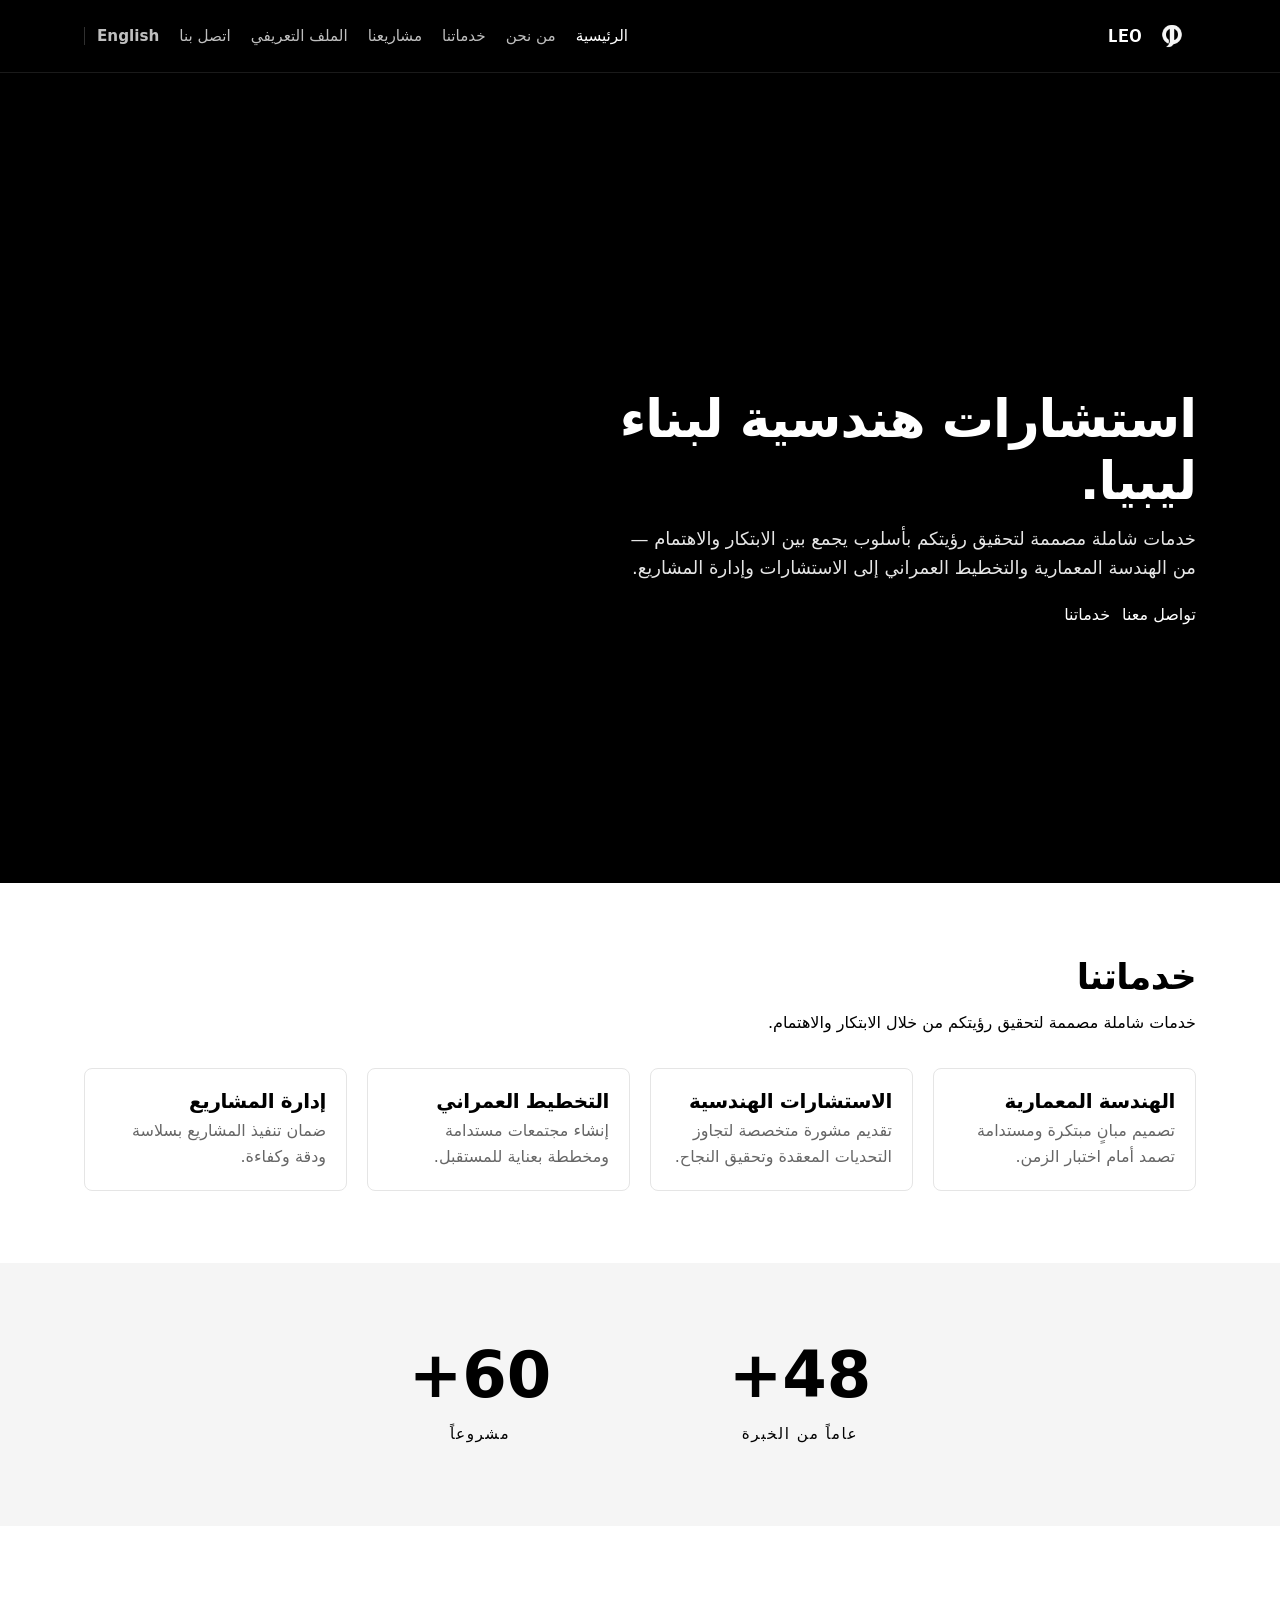
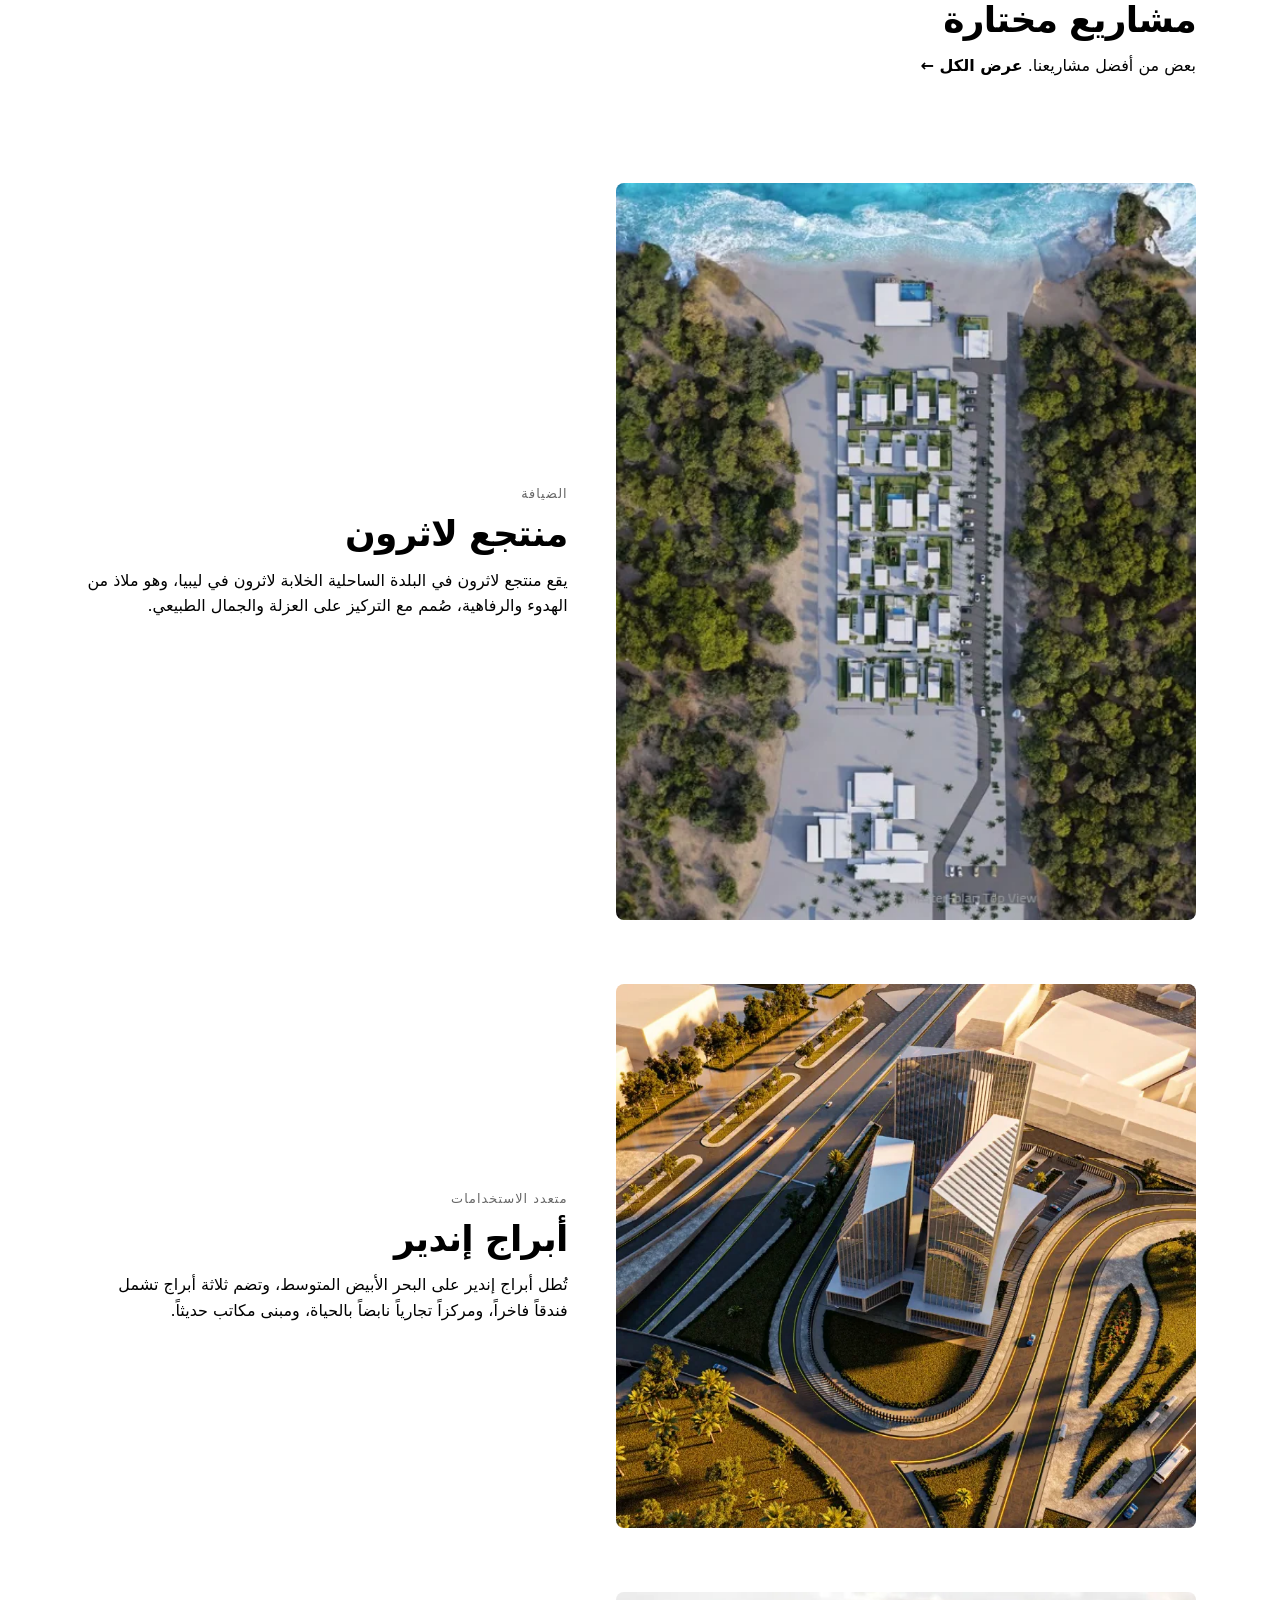
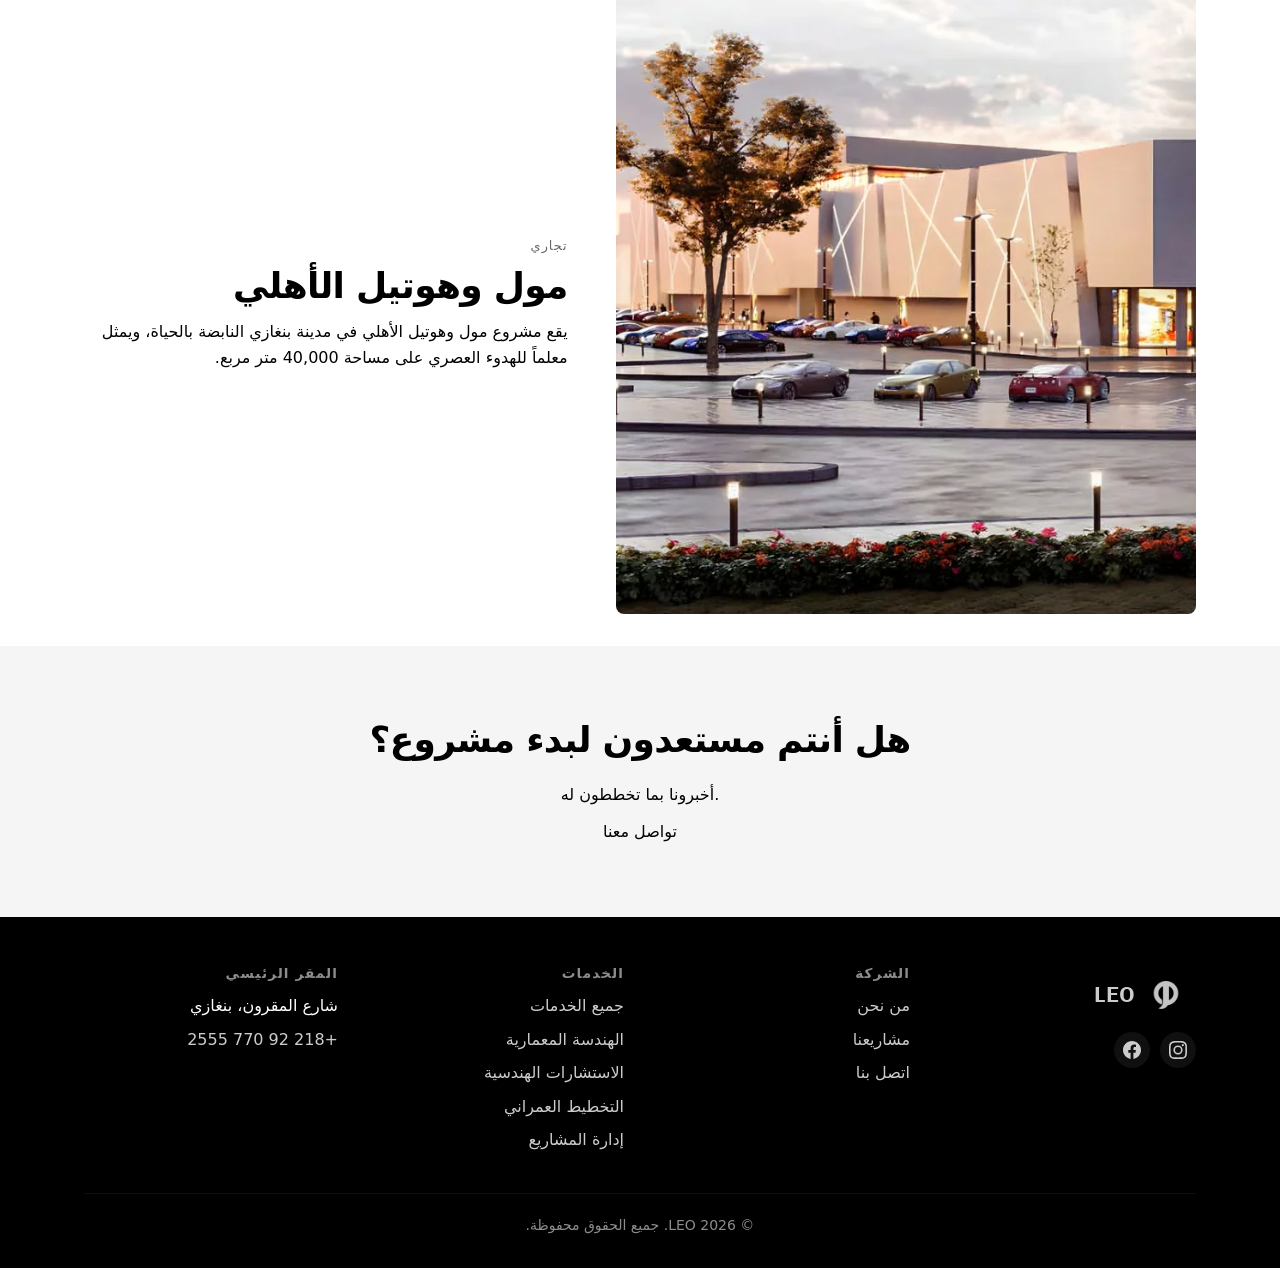
==== ar/index.html @ 64432038 "footer" ====
<!DOCTYPE html>
<html lang="ar" dir="rtl">
<head>
  <meta charset="UTF-8">
  <meta name="viewport" content="width=device-width, initial-scale=1">

  <title>LEO — استشارات هندسية في ليبيا</title>

  <meta name="description" content="خدمات استشارية هندسية شاملة في ليبيا تشمل الهندسة المعمارية، والاستشارات الهندسية، والتخطيط العمراني، وإدارة المشاريع.">

  <meta name="robots" content="index, follow">

  <!-- Canonical URL -->
  <link rel="canonical"
        href="https://kilas123.github.io/libyan-engineering-site/ar/">

  <!-- English and Arabic language alternatives -->
  <link rel="alternate"
        hreflang="ar"
        href="https://kilas123.github.io/libyan-engineering-site/ar/">

  <link rel="alternate"
        hreflang="en"
        href="https://kilas123.github.io/libyan-engineering-site/">

  <link rel="alternate"
        hreflang="x-default"
        href="https://kilas123.github.io/libyan-engineering-site/">
        
<link rel="preload" as="image" href="assets/hero-1.webp">


  <!-- Open Graph / social sharing -->
  <meta property="og:type" content="website">
  <meta property="og:locale" content="ar_LY">
  <meta property="og:title" content="LEO — استشارات هندسية في ليبيا">
  <meta property="og:description" content="خدمات الهندسة المعمارية والاستشارات والتخطيط العمراني وإدارة المشاريع في ليبيا.">
  <meta property="og:url" content="https://kilas123.github.io/libyan-engineering-site/ar/">
  <meta property="og:image" content="https://kilas123.github.io/libyan-engineering-site/assets/og-image.jpg">
  <meta property="og:image:alt" content="مشاريع وخدمات شركة LEO للاستشارات الهندسية">
  <meta property="og:site_name" content="LEO">

  <!-- Performance: fonts -->
  <link rel="preconnect" href="https://fonts.googleapis.com">
  <link rel="preconnect" href="https://fonts.gstatic.com" crossorigin>

  <link href="https://fonts.googleapis.com/css2?family=IBM+Plex+Sans+Arabic:wght@400;600;700&display=swap"
        rel="stylesheet">
<link rel="icon" href="../favicon.ico" sizes="32x32">
<link rel="icon" href="../favicon.svg" type="image/svg+xml">
<link rel="apple-touch-icon" href="../apple-touch-icon.png">
  <!-- Styles and JavaScript -->
  <link rel="stylesheet" href="../css/style.css">
  <script src="../js/main.js" defer></script>

  <!-- Organization structured data -->
  <script type="application/ld+json">
  {
    "@context": "https://schema.org",
    "@type": "Organization",
    "name": "Libyan Engineering Consultancy Co.",
    "alternateName": "LEO",
    "url": "https://kilas123.github.io/libyan-engineering-site/",
    "description": "Engineering consultancy providing architecture, engineering consultancy, urban planning, and project management services in Libya.",
    "logo": "https://kilas123.github.io/libyan-engineering-site/assets/logo.webp",
    "sameAs": [
      "https://www.instagram.com/leo_engineering_consultancy",
      "https://www.facebook.com/the.libyan.engineering.consultancy.co/"
    ]
  }
  </script>
</head>

<body>

  <header class="site-header">
    <div class="container site-header__inner">

      <a href="./" class="brand" aria-label="LEO — الرئيسية">
        <img loading="lazy" decoding="async"
          decoding="async"
          src="../assets/logo.webp"
          alt=""
          width="48"
          height="48"
          class="brand__mark">
        <span class="brand__name">LEO</span>
      </a>

      <button
        class="nav-toggle"
        aria-label="القائمة"
        aria-expanded="false"
        aria-controls="main-navigation">
        ☰
      </button>

      <nav
        class="site-nav"
        id="main-navigation"
        aria-label="القائمة الرئيسية">

        <ul>
          <li><a href="./" aria-current="page">الرئيسية</a></li>
          <li><a href="about.html">من نحن</a></li>
          <li><a href="services/">خدماتنا</a></li>
          <li><a href="projects/">مشاريعنا</a></li>
          <li><a href="../assets/leo_compressed.pdf" download>الملف التعريفي</a></li>
          <li><a href="contact.html">اتصل بنا</a></li>
          <li><a href="../" class="lang-switch" lang="en" dir="ltr">English</a></li>
        </ul>

      </nav>
    </div>
  </header>

  <main>

    <!-- Hero -->
    <section class="hero">
      <div class="hero__bg" aria-hidden="true">
        <div class="hero__slide" style="background-image: url('../assets/hero-1.webp');"></div>
        <div class="hero__slide" style="background-image: url('../assets/hero-2.webp');"></div>
        <div class="hero__slide" style="background-image: url('../assets/hero-3.webp');"></div>
      </div>

      <div class="container">
        <h1>استشارات هندسية لبناء ليبيا.</h1>

        <p class="hero__lede">
          خدمات شاملة مصممة لتحقيق رؤيتكم بأسلوب يجمع بين الابتكار والاهتمام — من الهندسة المعمارية والتخطيط العمراني إلى الاستشارات وإدارة المشاريع.
        </p>

        <div class="hero__actions">
          <a href="contact.html" class="btn">تواصل معنا</a>
          <a href="services/" class="btn btn--ghost">خدماتنا</a>
        </div>
      </div>
    </section>

    <!-- Services -->
    <section>
      <div class="container">
        <h2>خدماتنا</h2>
        <p>خدمات شاملة مصممة لتحقيق رؤيتكم من خلال الابتكار والاهتمام.</p>

        <div class="card-grid">

          <article class="card">
            <h3>الهندسة المعمارية</h3>
            <p>تصميم مبانٍ مبتكرة ومستدامة تصمد أمام اختبار الزمن.</p>
          </article>

          <article class="card">
            <h3>الاستشارات الهندسية</h3>
            <p>تقديم مشورة متخصصة لتجاوز التحديات المعقدة وتحقيق النجاح.</p>
          </article>

          <article class="card">
            <h3>التخطيط العمراني</h3>
            <p>إنشاء مجتمعات مستدامة ومخططة بعناية للمستقبل.</p>
          </article>

          <article class="card">
            <h3>إدارة المشاريع</h3>
            <p>ضمان تنفيذ المشاريع بسلاسة ودقة وكفاءة.</p>
          </article>

        </div>
      </div>
    </section>

    <!-- Statistics: verify figures with the company -->
    <section class="stats">
      <div class="stats__container">

        <div class="stat">
          <div class="stat__number">
            <span data-target="65">0</span>+
          </div>
          <div class="stat__label">عاماً من الخبرة</div>
        </div>

        <div class="stat">
          <div class="stat__number">
            <span data-target="80">0</span>+
          </div>
          <div class="stat__label">مشروعاً</div>
        </div>

      </div>
    </section>

    <!-- Featured projects -->
    <section>
      <div class="container">
        <h2>مشاريع مختارة</h2>
        <p>بعض من أفضل مشاريعنا. <a href="projects/"><strong>عرض الكل ←</strong></a></p>
      </div>
    </section>

    <section class="project">
      <div class="container project__inner">

        <div class="project__media">
          <img src="../assets/projects/lathroon-resort.webp"
     loading="eager"
     decoding="sync"
     alt="...">
        </div>

        <div class="project__body">
          <p class="project__label">الضيافة</p>
          <h2>منتجع لاثرون</h2>
          <p>
            يقع منتجع لاثرون في البلدة الساحلية الخلابة لاثرون في ليبيا، وهو ملاذ من الهدوء والرفاهية، صُمم مع التركيز على العزلة والجمال الطبيعي.
          </p>
        </div>

      </div>
    </section>

    <section class="project">
      <div class="container project__inner">

        <div class="project__media">
          <img
            src="../assets/projects/Endair-Towers%20(2).webp"
            alt="أبراج إندير على ساحل البحر الأبيض المتوسط"
            loading="lazy"
            decoding="async">
        </div>

        <div class="project__body">
          <p class="project__label">متعدد الاستخدامات</p>
          <h2>أبراج إندير</h2>
          <p>
            تُطل أبراج إندير على البحر الأبيض المتوسط، وتضم ثلاثة أبراج تشمل فندقاً فاخراً، ومركزاً تجارياً نابضاً بالحياة، ومبنى مكاتب حديثاً.
          </p>
        </div>

      </div>
    </section>

    <section class="project">
      <div class="container project__inner">

        <div class="project__media">
          <img
            src="../assets/projects/ahly-mall.webp"
            alt="مول وهوتيل الأهلي، بنغازي، ليبيا"
            loading="lazy"
            decoding="async">
        </div>

        <div class="project__body">
          <p class="project__label">تجاري</p>
          <h2>مول وهوتيل الأهلي</h2>
          <p>
            يقع مشروع مول وهوتيل الأهلي في مدينة بنغازي النابضة بالحياة، ويمثل معلماً للهدوء العصري على مساحة 40,000 متر مربع.
          </p>
        </div>

      </div>
    </section>

    <!-- Call to action -->
    <section class="cta">
      <div class="container">
        <h2>هل أنتم مستعدون لبدء مشروع؟</h2>
        <p>.أخبرونا بما تخططون له</p>
        <a href="contact.html" class="btn">تواصل معنا</a>
      </div>
    </section>

  </main>

  <!-- Footer -->
  <footer class="site-footer">
    <div class="container">

      <div class="footer-grid">

        <div>
          <a href="./" class="brand" aria-label="LEO — الرئيسية">
            <img
              loading="lazy"
              decoding="async"
              src="../assets/logo.webp"
              alt=""
              width="56"
              height="56"
              class="brand__mark">
            <span class="brand__name">LEO</span>
          </a>

          <ul class="social">
            <li>
              <a
                href="https://www.instagram.com/leo_engineering_consultancy"
                target="_blank"
                rel="noopener noreferrer"
                aria-label="إنستغرام">
                <svg viewBox="0 0 24 24" aria-hidden="true">
                  <path d="M12 2.163c3.204 0 3.584.012 4.85.07 3.252.148 4.771 1.691 4.919 4.919.058 1.265.069 1.645.069 4.849 0 3.205-.012 3.584-.069 4.849-.149 3.225-1.664 4.771-4.919 4.919-1.266.058-1.644.07-4.85.07-3.204 0-3.584-.012-4.849-.07-3.26-.149-4.771-1.699-4.919-4.92-.058-1.265-.07-1.644-.07-4.849 0-3.204.013-3.583.07-4.849.149-3.227 1.664-4.771 4.919-4.919 1.266-.057 1.645-.069 4.849-.069zM12 0C8.741 0 8.333.014 7.053.072 2.695.272.273 2.69.073 7.052.014 8.333 0 8.741 0 12c0 3.259.014 3.668.072 4.948.2 4.358 2.618 6.78 6.98 6.98C8.333 23.986 8.741 24 12 24c3.259 0 3.668-.014 4.948-.072 4.354-.2 6.782-2.618 6.979-6.98.059-1.28.073-1.689.073-4.948 0-3.259-.014-3.667-.072-4.947-.196-4.354-2.617-6.78-6.979-6.98C15.668.014 15.259 0 12 0zm0 5.838a6.162 6.162 0 100 12.324 6.162 6.162 0 000-12.324zM12 16a4 4 0 110-8 4 4 0 010 8zm6.406-11.845a1.44 1.44 0 100 2.881 1.44 1.44 0 000-2.881z"/>
                </svg>
              </a>
            </li>

            <li>
              <a
                href="https://www.facebook.com/the.libyan.engineering.consultancy.co/"
                target="_blank"
                rel="noopener noreferrer"
                aria-label="فيسبوك">
                <svg viewBox="0 0 24 24" aria-hidden="true">
                  <path d="M24 12.073c0-6.627-5.373-12-12-12s-12 5.373-12 12c0 5.99 4.388 10.954 10.125 11.854v-8.385H7.078v-3.47h3.047V9.43c0-3.007 1.792-4.669 4.533-4.669 1.312 0 2.686.235 2.686.235v2.953H15.83c-1.491 0-1.956.925-1.956 1.874v2.25h3.328l-.532 3.47h-2.796v8.385C19.612 23.027 24 18.062 24 12.073z"/>
                </svg>
              </a>
            </li>
          </ul>
        </div>

        <div>
          <h4>الشركة</h4>
          <ul>
            <li><a href="about.html">من نحن</a></li>
            <li><a href="projects/">مشاريعنا</a></li>
            <li><a href="contact.html">اتصل بنا</a></li>
          </ul>
        </div>

        <div>
          <h4>الخدمات</h4>
          <ul>
            <li><a href="services/">جميع الخدمات</a></li>
            <li><a href="services/#architecture">الهندسة المعمارية</a></li>
            <li><a href="services/#consultancy">الاستشارات الهندسية</a></li>
            <li><a href="services/#urban-planning">التخطيط العمراني</a></li>
            <li><a href="services/#project-management">إدارة المشاريع</a></li>
          </ul>
        </div>

        <div>
          <h4>المقر الرئيسي</h4>
          <ul>
            <li>شارع المقرون، بنغازي</li>
            <li><a href="tel:+218927702555">+218 92 770 2555</a></li>
          </ul>
        </div>

      </div>

      <div class="footer-bottom">
        &copy; 2026 LEO. جميع الحقوق محفوظة.
      </div>

    </div>
  </footer>

</body>
</html>
---- css/style.css ----
/* ============ DESIGN TOKENS ============ */
:root {
  --color-brand: #000000;
  --color-accent: #000000;
  --color-accent-hover: #333333;
  --color-bg: #ffffff;
  --color-bg-soft: #f5f5f5;
  --color-bg-dark: #000000;
  --color-text: #000000;
  --color-text-muted: #666666;
  --color-text-inverse: #ffffff;
  --color-border: #e5e5e5;

  --font-body: system-ui, -apple-system, "Segoe UI", Roboto, "Helvetica Neue", Arial, sans-serif;

  
  /* existing color tokens */
  --space-xs: .35rem;
  --space-s: .75rem;
  --space-m: 1.25rem;
  --space-l: 2rem;
  --space-xl: 3rem;
  --space-xxl: 4.5rem;
  /* rest unchanged */


  --max-width: 72rem;
  --radius: 8px;
  --shadow-md: 0 4px 16px rgba(0,0,0,.08);
}

/* ============ RESET ============ */
*, *::before, *::after { box-sizing: border-box; }
html { scroll-behavior: smooth; -webkit-text-size-adjust: 100%; }
body {
  margin: 0;
  font-family: var(--font-body);
  font-size: 1rem;
  line-height: 1.6;
  color: var(--color-text);
  background: var(--color-bg);
  -webkit-font-smoothing: antialiased;
}
a { color: inherit; text-decoration: none; }
button { font: inherit; cursor: pointer; }

/* ============ TYPOGRAPHY ============ */
h1, h2, h3, h4 {
  line-height: 1.2;
  margin: 0 0 var(--space-s);
  font-weight: 700;
  letter-spacing: -.02em;
}
h1 { font-size: clamp(2rem, 5vw, 3.25rem); }
h2 { font-size: clamp(1.5rem, 3.5vw, 2.25rem); }
h3 { font-size: 1.25rem; }
p { margin: 0 0 var(--space-s); }
p:last-child { margin-bottom: 0; }

/* ============ LAYOUT ============ */
.container {
  max-width: var(--max-width);
  margin: 0 auto;
  padding: 0 var(--space-m);
}
section { padding: var(--space-xxl) 0; }
.section--soft { background: var(--color-bg-soft); }
.section--dark { background: var(--color-bg-dark); color: var(--color-text-inverse); }

/* ============ SPACING HELPERS ============ */
.mt-m { margin-top: var(--space-m); }
.mt-l { margin-top: var(--space-l); }

/* ============ HEADER ============ */
.site-header {
  background: var(--color-bg-dark);
  color: var(--color-text-inverse);
  padding: var(--space-s) 0;
  position: sticky;
  top: 0;
  z-index: 50;
  border-bottom: 1px solid rgba(255,255,255,.1);
}
.site-header__inner {
  display: flex;
  align-items: center;
  justify-content: space-between;
  gap: var(--space-m);
}

.brand {
  display: inline-flex;
  align-items: center;
  gap: .35rem;
  font-weight: 700;
  font-size: 1.125rem;
  letter-spacing: -.01em;
}
.brand__mark {
  width: 48px;
  height: 48px;
  border-radius: 6px;
  object-fit: contain;
  align-self: center;
  flex-shrink: 0;
}
.brand__name { white-space: nowrap; }

.site-nav ul {
  display: flex;
  gap: var(--space-m);
  list-style: none;
  margin: 0;
  padding: 0;
}
.site-nav a {
  opacity: .75;
  font-size: .95rem;
  transition: opacity .15s;
}
.site-nav a:hover,
.site-nav a[aria-current="page"] { opacity: 1; }

.nav-toggle {
  display: none;
  background: none;
  border: 0;
  color: inherit;
  padding: .5rem;
  font-size: 1.25rem;
}

@media (max-width: 720px) {
  .site-header__inner { flex-wrap: wrap; }
  .nav-toggle { display: block; margin-left: auto; }
  .site-nav {
    flex-basis: 100%;
    max-height: 0;
    overflow: hidden;
    transition: max-height .25s ease;
  }
  .site-nav.is-open { max-height: 24rem; }
  .site-nav ul {
    flex-direction: column;
    gap: var(--space-s);
    padding-top: var(--space-s);
  }
}

/* ============ HERO ============ */
.hero {
  position: relative;
  color: var(--color-text-inverse);
  padding: var(--space-xxl) 0;
  min-height: 90vh;              /* ← dial 1: hero height */
  display: flex;
  align-items: center;
  overflow: hidden;
  background: var(--color-bg-dark);
}

.hero__bg {
  position: absolute;
  inset: 0;
  z-index: 0;
}

.hero__slide {
  position: absolute;
  inset: 0;
  background-size: cover;           /* fill the hero on all screen sizes */
  background-position: center;   /* keep the building centered */
  background-repeat: no-repeat;
  opacity: 0;
  animation: heroFade 24s infinite;
}

/* Dark overlay — keeps text readable */
.hero__bg::after {
  content: '';
  position: absolute;
  inset: 0;
  background: rgba(0,0,0,.55);   /* ← dial 4: darkness */
  z-index: 1;
}

.hero__slide:nth-child(1) { animation-delay: 0s; }
.hero__slide:nth-child(2) { animation-delay: 8s; }
.hero__slide:nth-child(3) { animation-delay: 16s; }

@keyframes heroFade {
  0%    { opacity: 0; }
  5%    { opacity: 1; }
  33%   { opacity: 1; }
  38%   { opacity: 0; }
  100%  { opacity: 0; }
}

.hero .container {
  position: relative;
  z-index: 2;
  width: 100%;
}

.hero h1 { max-width: 40rem; }
.hero__lede {
  font-size: 1.125rem;
  opacity: .9;
  max-width: 36rem;
  margin-bottom: var(--space-m);
}
.hero__actions {
  display: flex;
  flex-wrap: wrap;
  gap: var(--space-s);
}

/* ============ CARDS ============ */
.card-grid {
  display: grid;
  grid-template-columns: repeat(auto-fit, minmax(16rem, 1fr));
  gap: var(--space-m);
  margin-top: var(--space-l);
}
.card {
  padding: var(--space-m);
  border: 1px solid var(--color-border);
  border-radius: var(--radius);
  background: var(--color-bg);
  transition: box-shadow .15s, transform .15s;
}
.card:hover {
  box-shadow: var(--shadow-md);
  transform: translateY(-2px);
}
.card h3 { margin-bottom: var(--space-xs); }
.card p { color: var(--color-text-muted); margin: 0; }

/* ============ PROJECT CARDS ============ */
.project-grid {
  display: grid;
  grid-template-columns: repeat(auto-fit, minmax(20rem, 1fr));
  gap: var(--space-l);
  margin-top: var(--space-l);
}

.project-card {
  border: 1px solid var(--color-border);
  border-radius: var(--radius);
  background: var(--color-bg);
  overflow: hidden;
  display: flex;
  flex-direction: column;
  transition: box-shadow .15s;
}

.project-card:hover {
  box-shadow: var(--shadow-md);
}

.project-card__media {
  aspect-ratio: 4 / 5;
  background: linear-gradient(135deg, #1a1a1a 0%, #000 100%);
  overflow: hidden;
}

.project-card__media img {
  width: 100%;
  height: 100%;
  object-fit: cover;
  display: block;
}

.project-card__placeholder {
  width: 100%;
  height: 100%;
  display: grid;
  place-items: center;
  color: #fff;
  font-size: 1.5rem;
  font-weight: 700;
  letter-spacing: -.02em;
  opacity: .35;
  padding: var(--space-m);
  text-align: center;
}

.project-card__body {
  padding: var(--space-m);
  display: flex;
  flex-direction: column;
  flex: 1;
}

.project-card__meta {
  font-size: .8rem;
  letter-spacing: .08em;
  text-transform: uppercase;
  color: var(--color-text-muted);
  margin: 0 0 .35rem;
}

.project-card__facts {
  margin: var(--space-s) 0 0;
  display: grid;
  gap: .35rem;
  font-size: .9rem;
}

.project-card__facts div { display: flex; gap: .5rem; }
.project-card__facts dt { color: var(--color-text-muted); min-width: 5rem; }
.project-card__facts dd { margin: 0; }
/* ============ CLIENTS ============ */
.clients {
  padding: var(--space-l) 0;
  background: var(--color-bg-soft);
}
.clients__label {
  text-align: center;
  font-size: .8rem;
  letter-spacing: .1em;
  text-transform: uppercase;
  color: var(--color-text-muted);
  margin-bottom: var(--space-m);
}
.clients__list {
  display: flex;
  flex-wrap: wrap;
  justify-content: center;
  align-items: center;
  gap: var(--space-l);
  list-style: none;
  padding: 0;
  margin: 0;
}
.clients__list li {
  font-size: 1.125rem;
  font-weight: 600;
  color: var(--color-text-muted);
  opacity: .8;
}

/* ============ OFFICES ============ */
.office-grid {
  display: grid;
  grid-template-columns: repeat(auto-fit, minmax(18rem, 1fr));
  gap: var(--space-l);
  margin-top: var(--space-l);
}

.office {
  padding: var(--space-m);
  border: 1px solid var(--color-border);
  border-radius: var(--radius);
  background: var(--color-bg);
}

.office h3 {
  margin-bottom: .25rem;
}

.office__location {
  font-size: .8rem;
  letter-spacing: .08em;
  text-transform: uppercase;
  color: var(--color-text-muted);
  margin-bottom: var(--space-s);
}

.office address {
  font-style: normal;
  color: var(--color-text-muted);
  line-height: 1.7;
  margin-bottom: var(--space-s);
}

.office__contact {
  margin: 0;
  line-height: 1.7;
}

.office__contact a {
  opacity: .85;
}

.office__contact a:hover {
  opacity: 1;
  text-decoration: underline;
}

/* ============ CTA ============ */
.cta {
  background: var(--color-bg-soft);
  text-align: center;
}
.cta h2 { margin-bottom: var(--space-m); }

/* ============ FOOTER ============ */
.site-footer {
  background: var(--color-bg-dark);
  color: var(--color-text-inverse);
  padding: var(--space-xl) 0 var(--space-l);
}
.footer-grid {
  display: grid;
  grid-template-columns: repeat(auto-fit, minmax(14rem, 1fr));
  gap: var(--space-l);
  margin-bottom: var(--space-l);
}
.site-footer h4 {
  font-size: .85rem;
  letter-spacing: .08em;
  text-transform: uppercase;
  opacity: .55;
  margin: 0 0 var(--space-s);
}
.site-footer ul { list-style: none; padding: 0; margin: 0; }
.site-footer li { margin-bottom: .5rem; }
.site-footer a { opacity: .8; }
.site-footer a:hover { opacity: 1; }
.footer-bottom {
  border-top: 1px solid rgba(255,255,255,.1);
  padding-top: var(--space-m);
  font-size: .875rem;
  opacity: .55;
  text-align: center;
}

/* Footer brand can wrap */
.site-footer .brand {
  align-items: center;
  flex-wrap: wrap;
}
.site-footer .brand__name {
  white-space: normal;
}

/* ============ FORMS ============ */
.contact-form {
  display: grid;
  gap: var(--space-s);
  max-width: 32rem;
  margin-top: var(--space-m);
}
.contact-form label {
  display: grid;
  gap: .35rem;
  font-weight: 600;
  font-size: .9rem;
}
.contact-form input,
.contact-form textarea {
  font: inherit;
  padding: .75rem;
  border: 1px solid var(--color-border);
  border-radius: var(--radius);
  background: var(--color-bg);
}
.contact-form input:focus,
.contact-form textarea:focus {
  outline: 2px solid var(--color-text);
  outline-offset: 1px;
  border-color: transparent;
}
/* ============ ASSOCIATES ============ */
.associates {
  list-style: none;
  padding: 0;
  margin: var(--space-l) 0 0;
  display: grid;
  grid-template-columns: repeat(auto-fit, minmax(20rem, 1fr));
  gap: 0 var(--space-l);
}

.associates li {
  display: flex;
  justify-content: space-between;
  align-items: baseline;
  gap: var(--space-s);
  padding: .6rem 0;
  border-bottom: 1px solid var(--color-border);
}

.associates__name {
  font-weight: 600;
}

.associates__city {
  font-size: .85rem;
  color: var(--color-text-muted);
  white-space: nowrap;
  flex-shrink: 0;
}
/* ============ TEAM ============ */
.team-grid {
  display: grid;
  grid-template-columns: repeat(auto-fit, minmax(14rem, 1fr));
  gap: var(--space-m);
  margin-top: var(--space-l);
}

.team-member {
  display: flex;
  align-items: center;
  gap: var(--space-s);
  padding: var(--space-s);
  border: 1px solid var(--color-border);
  border-radius: var(--radius);
  background: var(--color-bg);
}

.team-member__avatar {
  width: 56px;
  height: 56px;
  border-radius: 50%;
  background: var(--color-bg-dark);
  color: var(--color-text-inverse);
  display: grid;
  place-items: center;
  font-weight: 700;
  font-size: 1.125rem;
  flex-shrink: 0;
  overflow: hidden;
}

.team-member__avatar img {
  width: 100%;
  height: 100%;
  object-fit: cover;
  display: block;
}

.team-member__info {
  min-width: 0;
}

.team-member__name {
  font-weight: 700;
  font-size: .95rem;
  line-height: 1.3;
  margin: 0;
}

.team-member__role {
  font-size: .8rem;
  color: var(--color-text-muted);
  margin: 0;
  line-height: 1.3;
}
/* ============ SOCIAL ============ */
.social {
  display: flex;
  gap: .6rem;
  margin-top: var(--space-s);
  padding: 0;
  list-style: none;
}

.social a {
  display: grid;
  place-items: center;
  width: 36px;
  height: 36px;
  border-radius: 50%;
  background: rgba(255,255,255,.08);
  color: var(--color-text-inverse);
  transition: background .15s;
}

.social a:hover {
  background: rgba(255,255,255,.18);
}

.social svg {
  width: 18px;
  height: 18px;
  fill: currentColor;
  display: block;
}
/* ============ PROJECT PAGE ============ */
.project-photo {
  aspect-ratio: 3 / 2;
  overflow: hidden;
  border-radius: var(--radius);
  margin-bottom: var(--space-m);
  background: var(--color-bg-soft);
  display: grid;
  place-items: center;
}

.project-photo img {
  width: 100%;
  height: 100%;
  object-fit: contain;
  display: block;
}

.project-label {
  font-size: .8rem;
  letter-spacing: .08em;
  text-transform: uppercase;
  color: var(--color-text-muted);
  margin: 0 0 .35rem;
}

.project-facts {
  margin: var(--space-m) 0 0;
  display: grid;
  grid-template-columns: repeat(auto-fit, minmax(10rem, 1fr));
  gap: var(--space-m);
}

.project-facts div {
  display: flex;
  flex-direction: column;
  gap: .25rem;
}

.project-facts dt {
  font-size: .75rem;
  letter-spacing: .08em;
  text-transform: uppercase;
  color: var(--color-text-muted);
  margin: 0;
}

.project-facts dd {
  margin: 0;
  font-weight: 600;
}
/* ============ PROJECT ============ */
.project {
  padding: var(--space-l) 0;
}

.project__inner {
  display: grid;
  grid-template-columns: 1.2fr 1fr;
  gap: var(--space-xl);
  align-items: center;
}

.project__media {
  border-radius: var(--radius);
  overflow: hidden;
  background: var(--color-bg-soft);
}

.project__media img {
  width: 100%;
  height: auto;
  min-height: 380px;
  object-fit: cover;
  display: block;
}
.project__label {
  font-size: .8rem;
  letter-spacing: .08em;
  text-transform: uppercase;
  color: var(--color-text-muted);
  margin: 0 0 .5rem;
}

.project__body h2 {
  margin-bottom: var(--space-s);
}

.project__facts {
  margin: var(--space-m) 0 0;
  display: grid;
  grid-template-columns: repeat(auto-fit, minmax(8rem, 1fr));
  gap: var(--space-m);
}

.project__facts div {
  display: flex;
  flex-direction: column;
  gap: .25rem;
}

.project__facts dt {
  font-size: .75rem;
  letter-spacing: .08em;
  text-transform: uppercase;
  color: var(--color-text-muted);
  margin: 0;
}

.project__facts dd {
  margin: 0;
  font-weight: 600;
}

@media (max-width: 900px) {
  .project__inner {
    grid-template-columns: 1fr;
    gap: var(--space-m);
  }
}
/* ============ FOOTER BRAND ============ */
.site-footer .brand__mark {
  width: 60px;
  height: 60px;
}

.site-footer .brand__name {
  font-size: 1.375rem;
  letter-spacing: .02em;
}
.site-footer .brand {
  gap: .05rem;
}
/* ============ PROJECT CAROUSEL ============ */
.carousel {
  position: relative;
  padding: var(--space-l) 0 var(--space-xl);
}

.carousel__viewport {
  overflow: hidden;
  max-width: var(--max-width);
  margin: 0 auto;
}

.carousel__track {
  display: flex;
  transition: transform .55s cubic-bezier(.4, 0, .2, 1);
}

.carousel__slide {
  flex: 0 0 100%;
  width: 100%;
  padding: 0 calc(var(--space-m) + 60px);
}

.carousel__btn {
  position: absolute;
  top: 50%;
  transform: translateY(-50%);
  width: 48px;
  height: 48px;
  border-radius: 50%;
  background: var(--color-bg-dark);
  color: var(--color-text-inverse);
  border: 0;
  display: grid;
  place-items: center;
  cursor: pointer;
  transition: opacity .15s, transform .15s;
  z-index: 2;
}

.carousel__btn:hover {
  opacity: .85;
  transform: translateY(-50%) scale(1.05);
}

.carousel__btn:active {
  transform: translateY(-50%) scale(.95);
}

.carousel__btn--prev { left: var(--space-m); }
.carousel__btn--next { right: var(--space-m); }

.carousel__counter {
  text-align: center;
  margin-top: var(--space-l);
  font-size: .875rem;
  color: var(--color-text-muted);
  letter-spacing: .1em;
  font-variant-numeric: tabular-nums;
}

.carousel__counter [data-current] {
  color: var(--color-text);
  font-weight: 700;
}

@media (max-width: 720px) {
  .carousel__slide {
    padding: 0 var(--space-m);
  }
  .carousel__btn {
    width: 40px;
    height: 40px;
    top: auto;
    bottom: -60px;
    transform: none;
  }
  .carousel__btn:hover {
    transform: scale(1.05);
  }
  .carousel__btn:active {
    transform: scale(.95);
  }
  .carousel__btn--prev { left: calc(50% - 90px); }
  .carousel__btn--next { right: calc(50% - 90px); }
  .carousel__counter {
    margin-top: var(--space-s);
  }
}

@media (max-width: 720px) {
  .hero {
    min-height: 70vh;
    padding: var(--space-l) 0;
  }
  .hero__slide {
    background-size: 100% auto;
    background-position: center;
  }
}
/* ============ FILTER BUTTONS ============ */
.filters {
  display: flex;
  flex-wrap: wrap;
  gap: .5rem;
  margin: var(--space-l) 0;
  padding-bottom: var(--space-m);
  border-bottom: 1px solid var(--color-border);
}

.filters__btn {
  padding: .5rem 1rem;
  font-size: .875rem;
  font-weight: 600;
  border: 1px solid var(--color-border);
  background: var(--color-bg);
  color: var(--color-text);
  border-radius: 999px;
  cursor: pointer;
  transition: all .15s;
  white-space: nowrap;
}

.filters__btn:hover {
  border-color: var(--color-text);
}

.filters__btn.is-active {
  background: var(--color-bg-dark);
  color: var(--color-text-inverse);
  border-color: var(--color-bg-dark);
}

/* ============ PROJECT GRID (filterable) ============ */
.project-grid {
  display: grid;
  grid-template-columns: repeat(auto-fill, minmax(20rem, 1fr));
  gap: var(--space-l);
  margin-top: var(--space-l);
}

.project-card {
  border: 1px solid var(--color-border);
  border-radius: var(--radius);
  background: var(--color-bg);
  overflow: hidden;
  display: flex;
  flex-direction: column;
  transition: box-shadow .15s, transform .15s;
}

.project-card:hover {
  box-shadow: var(--shadow-md);
  transform: translateY(-2px);
}

.project-card__media {
  aspect-ratio: 4 / 3;
  background: var(--color-bg-soft);
  overflow: hidden;
}

.project-card__media img {
  width: 100%;
  height: 100%;
  object-fit: cover;
  display: block;
}

.project-card__body {
  padding: var(--space-m);
  display: flex;
  flex-direction: column;
  flex: 1;
}

.project-card__label {
  font-size: .8rem;
  letter-spacing: .08em;
  text-transform: uppercase;
  color: var(--color-text-muted);
  margin: 0 0 .35rem;
}

.project-card__body h3 {
  margin-bottom: var(--space-xs);
}

.project-card__body p:last-child {
  color: var(--color-text-muted);
  font-size: .95rem;
  margin: 0;
}

/* Hidden state when filtered out */
.project-card.is-hidden {
  display: none;
}

/* Mobile */
@media (max-width: 720px) {
  .filters {
    flex-wrap: nowrap;
    overflow-x: auto;
    padding-bottom: var(--space-s);
    -webkit-overflow-scrolling: touch;
    scrollbar-width: none;
  }
  .filters::-webkit-scrollbar { display: none; }
  .filters__btn {
    flex-shrink: 0;
  }
}
/* Tighten spacing around the filter bar */
.filters {
  margin: var(--space-m) 0 0;
}

/* Reduce padding on the section wrapping the filters */
main > section:has(.filters) {
  padding-bottom: 0;
}

/* Tighter carousel top padding */
.carousel {
  padding-top: var(--space-m);
}
/* Tighten space under the Projects page title */
main > section:first-child {
  padding-bottom: var(--space-s);
}
@media (max-width: 720px) {
  .page-header {
    padding: var(--space-m) 0 var(--space-xs);
  }
  .page-filters {
    padding: 0 0 var(--space-s);
  }
}
@media (max-width: 720px) {
  .hero {
    min-height: 60vh;
  }
  .hero__slide {
    background-size: cover;
    background-position: center 30%;
  }
}
.btn--dark {
  background: var(--color-bg-dark);
  color: var(--color-text-inverse);
  padding: 1rem 2.5rem;
  font-size: 1.0625rem;
  font-weight: 700;
}

.btn--dark:hover {
  opacity: .85;
}
.office address a {
  transition: color .15s;
}

.office address a:hover {
  color: var(--color-text);
  text-decoration: underline;
}
.office__btn {
  padding: .5rem 1rem;
  font-size: .875rem;
  background: var(--color-bg-dark);
  color: var(--color-text-inverse);
}

.office__btn:hover {
  opacity: .85;
}
/* =========================
   Statistics
   ========================= */

.stats {
  padding: 80px 20px;
  background: #f5f5f5;
}

.stats__container {
  max-width: 900px;
  margin: 0 auto;
  display: flex;
  justify-content: center;
  align-items: center;
  gap: 120px;
  text-align: center;
}

.stat {
  min-width: 200px;
}

.stat__number {
  font-size: 4rem;
  font-weight: 700;
  line-height: 1;
  margin-bottom: 15px;
}

.stat__label {
  font-size: 0.95rem;
  text-transform: uppercase;
  letter-spacing: 1.5px;
}

@media (max-width: 700px) {
  .stats {
    padding: 60px 20px;
  }

  .stats__container {
    gap: 50px;
  }

  .stat__number {
    font-size: 3rem;
  }

  .stat__label {
    font-size: 0.8rem;
  }
}
.carousel__track {
  touch-action: pan-y;
}
/* ============ ARABIC ============ */
[lang="ar"] {
  font-family: 'IBM Plex Sans Arabic', 'Segoe UI', Tahoma, sans-serif;
  line-height: 1.8;
}

[lang="ar"] .brand__name {
  font-family: 'IBM Plex Sans Arabic', sans-serif;
  letter-spacing: 0;
}

.lang-switch {
  padding-inline-start: var(--space-s);
  border-inline-start: 1px solid rgba(255,255,255,.25);
  font-weight: 600;
}

[dir="rtl"] .site-nav a,
[dir="rtl"] .site-footer a {
  letter-spacing: 0;
}
/* Carousel must stay LTR so slide transforms work correctly */
[dir="rtl"] .carousel__track {
  direction: ltr;
}

[dir="rtl"] .carousel__slide {
  direction: rtl;
}
/* ============ FOCUS STATES ============ */
a:focus-visible,
button:focus-visible,
.filters__btn:focus-visible,
.carousel__btn:focus-visible,
.nav-toggle:focus-visible,
input:focus-visible,
textarea:focus-visible,
select:focus-visible {
  outline: 2px solid currentColor;
  outline-offset: 3px;
  border-radius: 3px;
}

/* ============ BACK TO TOP ============ */
.back-to-top {
  position: fixed;
  bottom: 1.5rem;
  right: 1.5rem;
  width: 48px;
  height: 48px;
  border-radius: 50%;
  background: var(--color-bg-dark);
  color: var(--color-text-inverse);
  border: 0;
  display: grid;
  place-items: center;
  cursor: pointer;
  z-index: 40;
  opacity: 0;
  visibility: hidden;
  transform: translateY(12px);
  transition: opacity .2s, visibility .2s, transform .2s, background .15s;
  box-shadow: 0 4px 16px rgba(0,0,0,.15);
}
.back-to-top.is-visible {
  opacity: 1;
  visibility: visible;
  transform: translateY(0);
}
.back-to-top:hover { opacity: .85; }
[dir="rtl"] .back-to-top {
  right: auto;
  left: 1.5rem;
}

/* ============ TOAST ============ */
.toast {
  position: fixed;
  bottom: 1.5rem;
  left: 50%;
  transform: translateX(-50%) translateY(20px);
  background: var(--color-bg-dark);
  color: var(--color-text-inverse);
  padding: .75rem 1.25rem;
  border-radius: 999px;
  font-size: .875rem;
  font-weight: 600;
  z-index: 100;
  opacity: 0;
  visibility: hidden;
  transition: opacity .2s, visibility .2s, transform .2s;
  max-width: calc(100vw - 2rem);
  white-space: nowrap;
  overflow: hidden;
  text-overflow: ellipsis;
}
.toast.is-visible {
  opacity: 1;
  visibility: visible;
  transform: translateX(-50%) translateY(0);
}

/* ============ FILTER COUNT ============ */
.filters__count {
  font-weight: 400;
  opacity: .55;
  margin-inline-start: .15em;
  font-size: .85em;
}
.filters__btn.is-active .filters__count {
  opacity: .7;
}

/* ============ PHONE LINK ============ */
a[href^="tel:"] {
  cursor: copy;
}

/* ============ PRINT STYLESHEET ============ */
@media print {
  .site-header,
  .site-footer,
  .filters,
  .carousel__btn,
  .carousel__counter,
  .back-to-top,
  .toast,
  .btn,
  .social,
  .nav-toggle {
    display: none !important;
  }

  body {
    font-size: 11pt;
    line-height: 1.4;
    color: #000;
    background: #fff;
  }

  .container {
    max-width: 100%;
    padding: 0;
  }

  section {
    padding: 1rem 0;
    page-break-inside: avoid;
  }

  h1, h2, h3, h4 {
    page-break-after: avoid;
    color: #000;
  }

  a[href]:after {
    content: " (" attr(href) ")";
    font-size: .85em;
    color: #666;
  }

  a[href^="#"]:after,
  a[href^="tel:"]:after,
  a[href^="mailto:"]:after {
    content: "";
  }

  .hero {
    background: #fff !important;
    color: #000 !important;
    min-height: auto;
    padding: 1rem 0;
  }

  .hero__bg {
    display: none;
  }

  .carousel__slide {
    page-break-inside: avoid;
    padding: 0;
  }

  .project__inner {
    display: block;
  }

  .project__media {
    max-width: 400px;
    margin-bottom: .5rem;
  }

  img {
    max-width: 100%;
    page-break-inside: avoid;
  }
}
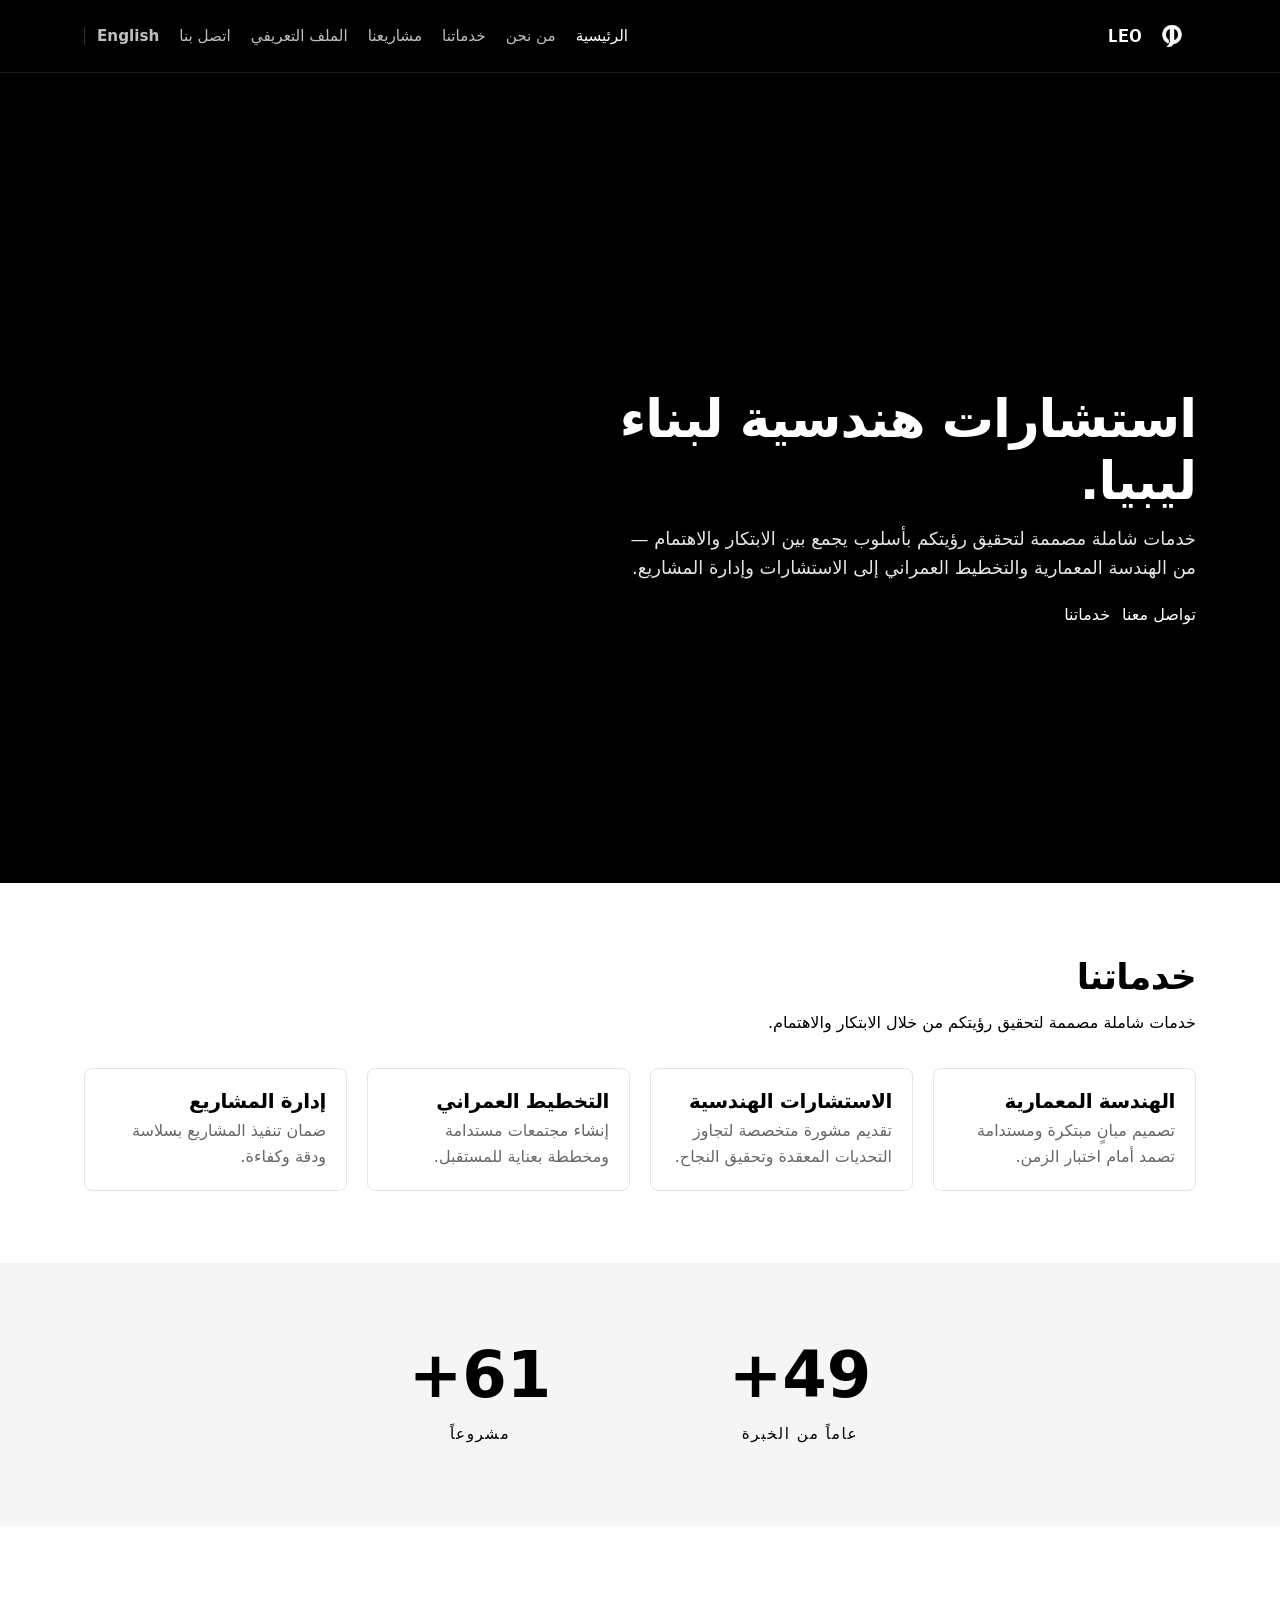
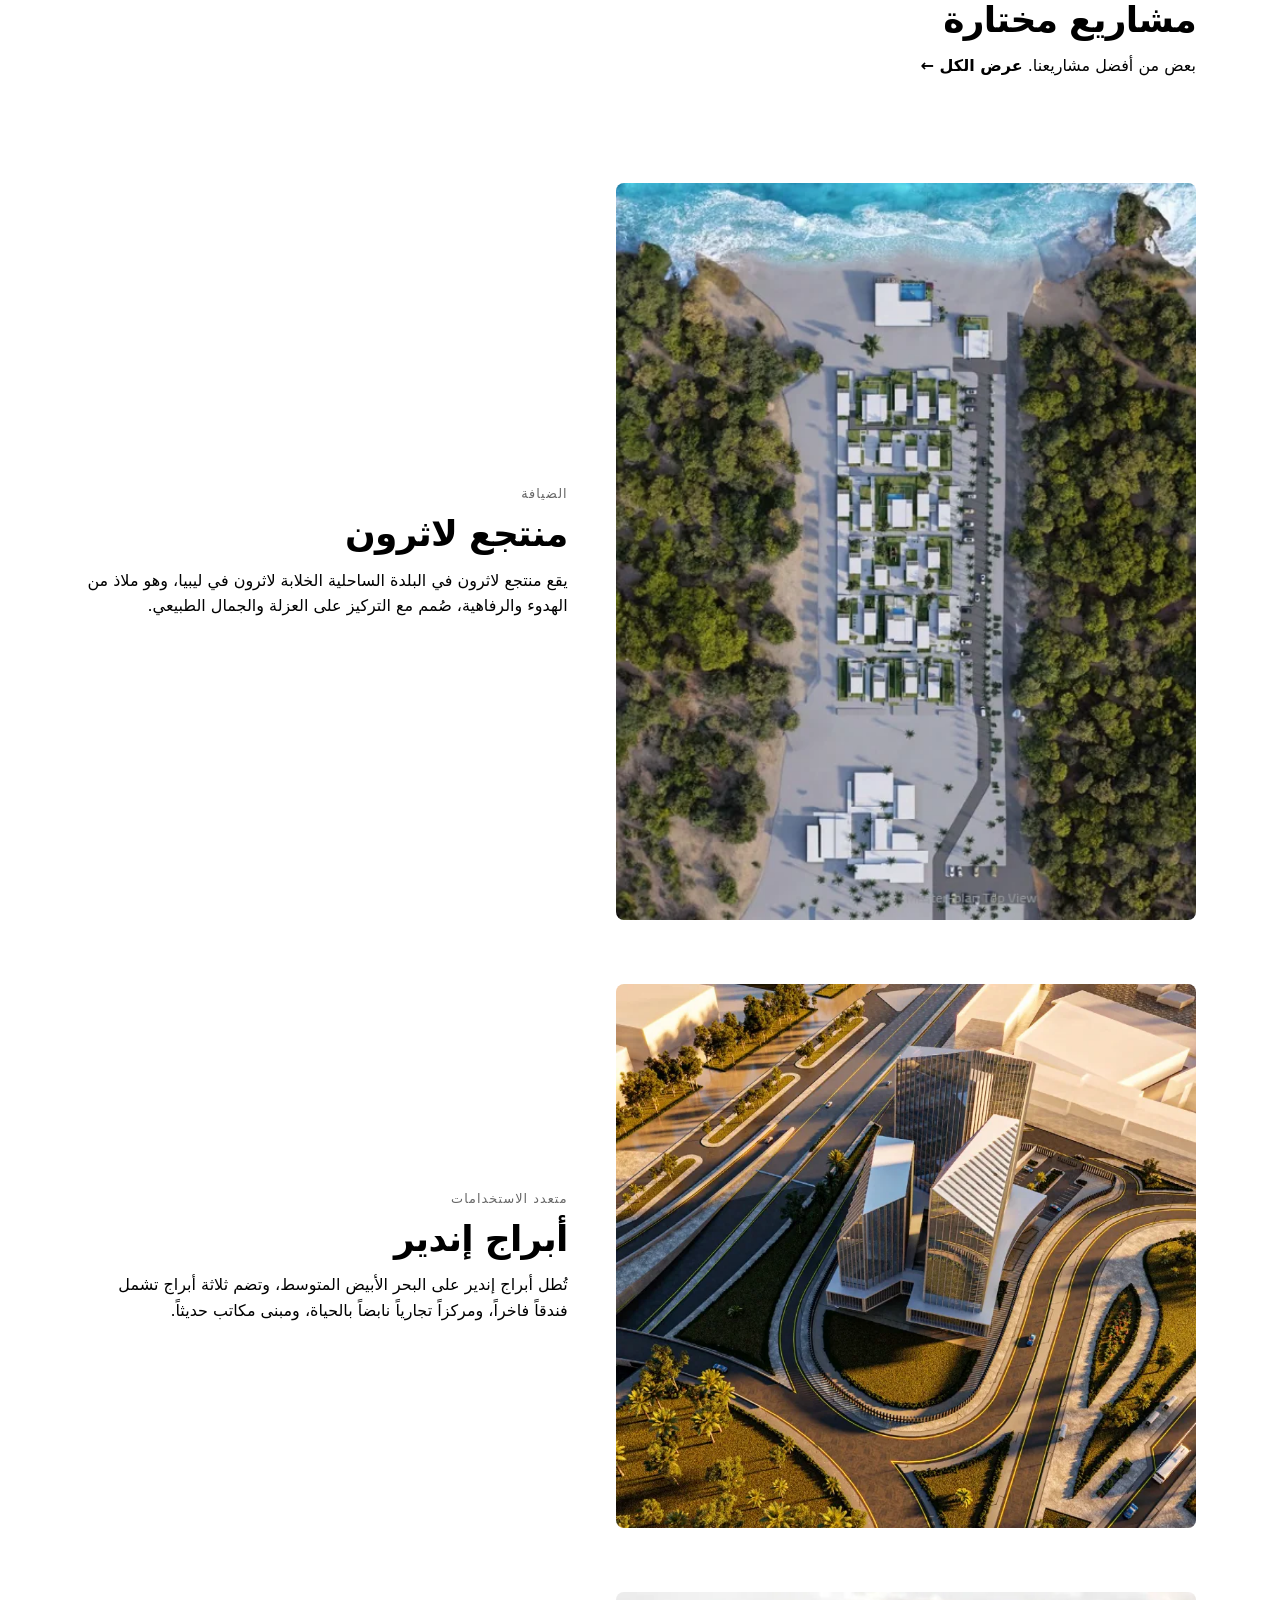
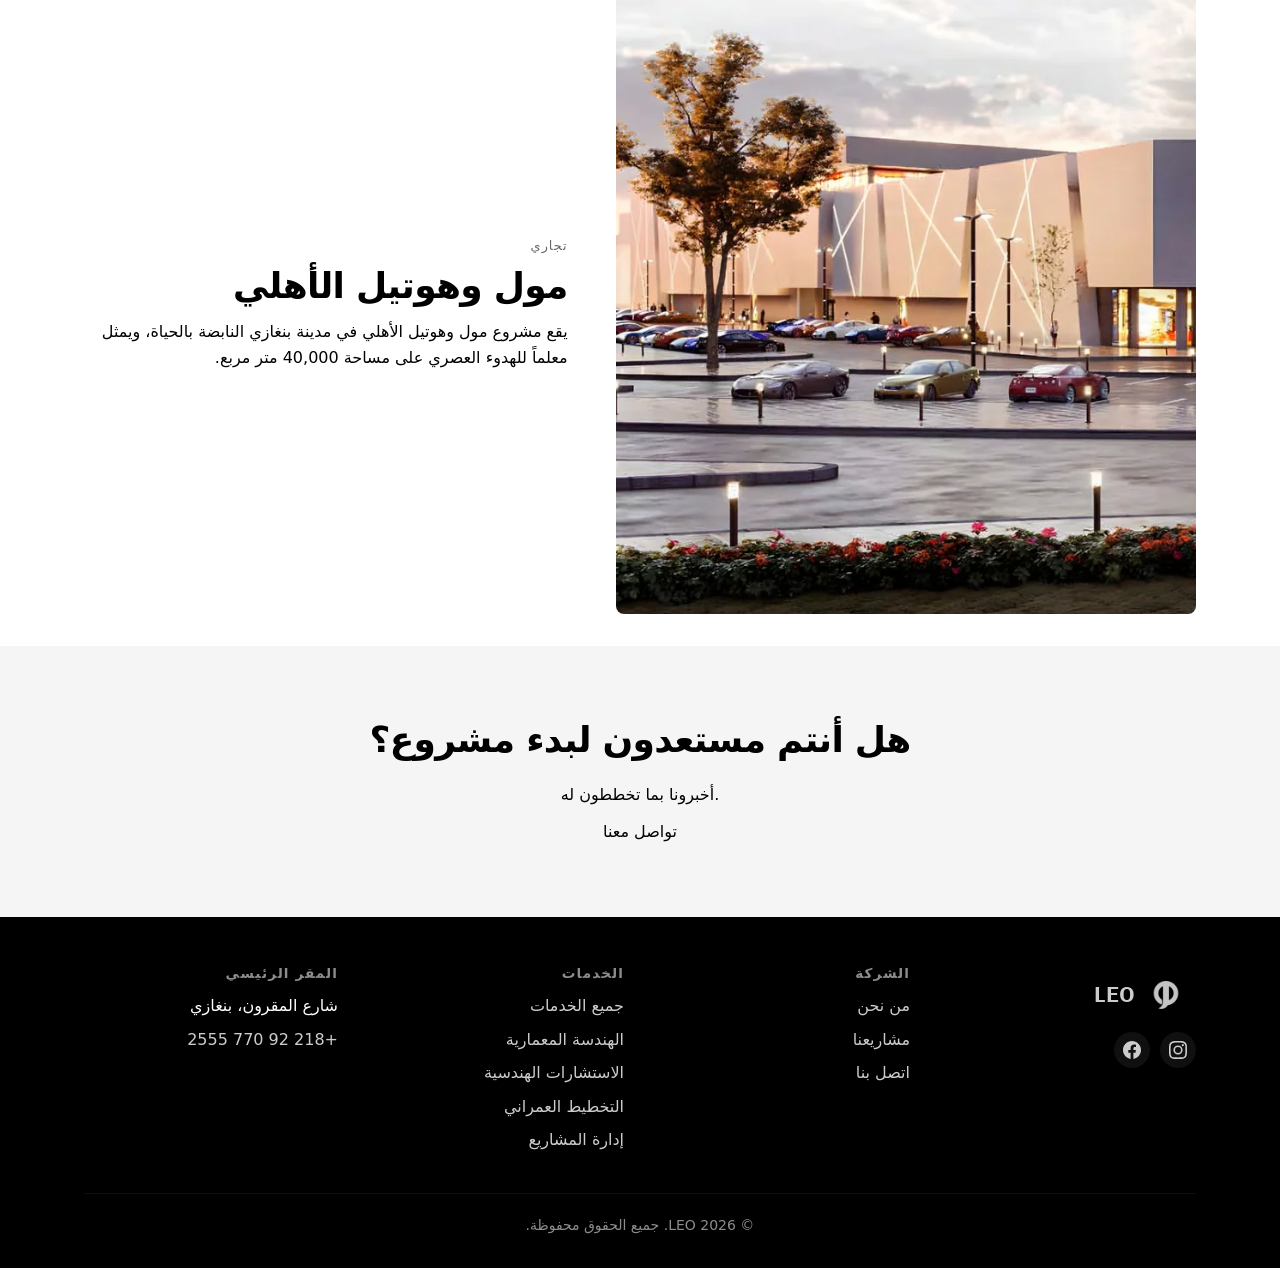
==== commit 916abbfb: "Optimize website images for faster loading" ====
--- a/ar/index.html
+++ b/ar/index.html
@@ -36,7 +36,7 @@
   <meta property="og:title" content="LEO — استشارات هندسية في ليبيا">
   <meta property="og:description" content="خدمات الهندسة المعمارية والاستشارات والتخطيط العمراني وإدارة المشاريع في ليبيا.">
   <meta property="og:url" content="https://kilas123.github.io/libyan-engineering-site/ar/">
-  <meta property="og:image" content="https://kilas123.github.io/libyan-engineering-site/assets/og-image.jpg">
+  <meta property="og:image" content="https://kilas123.github.io/libyan-engineering-site/assets/og-image.webp">
   <meta property="og:image:alt" content="مشاريع وخدمات شركة LEO للاستشارات الهندسية">
   <meta property="og:site_name" content="LEO">
 
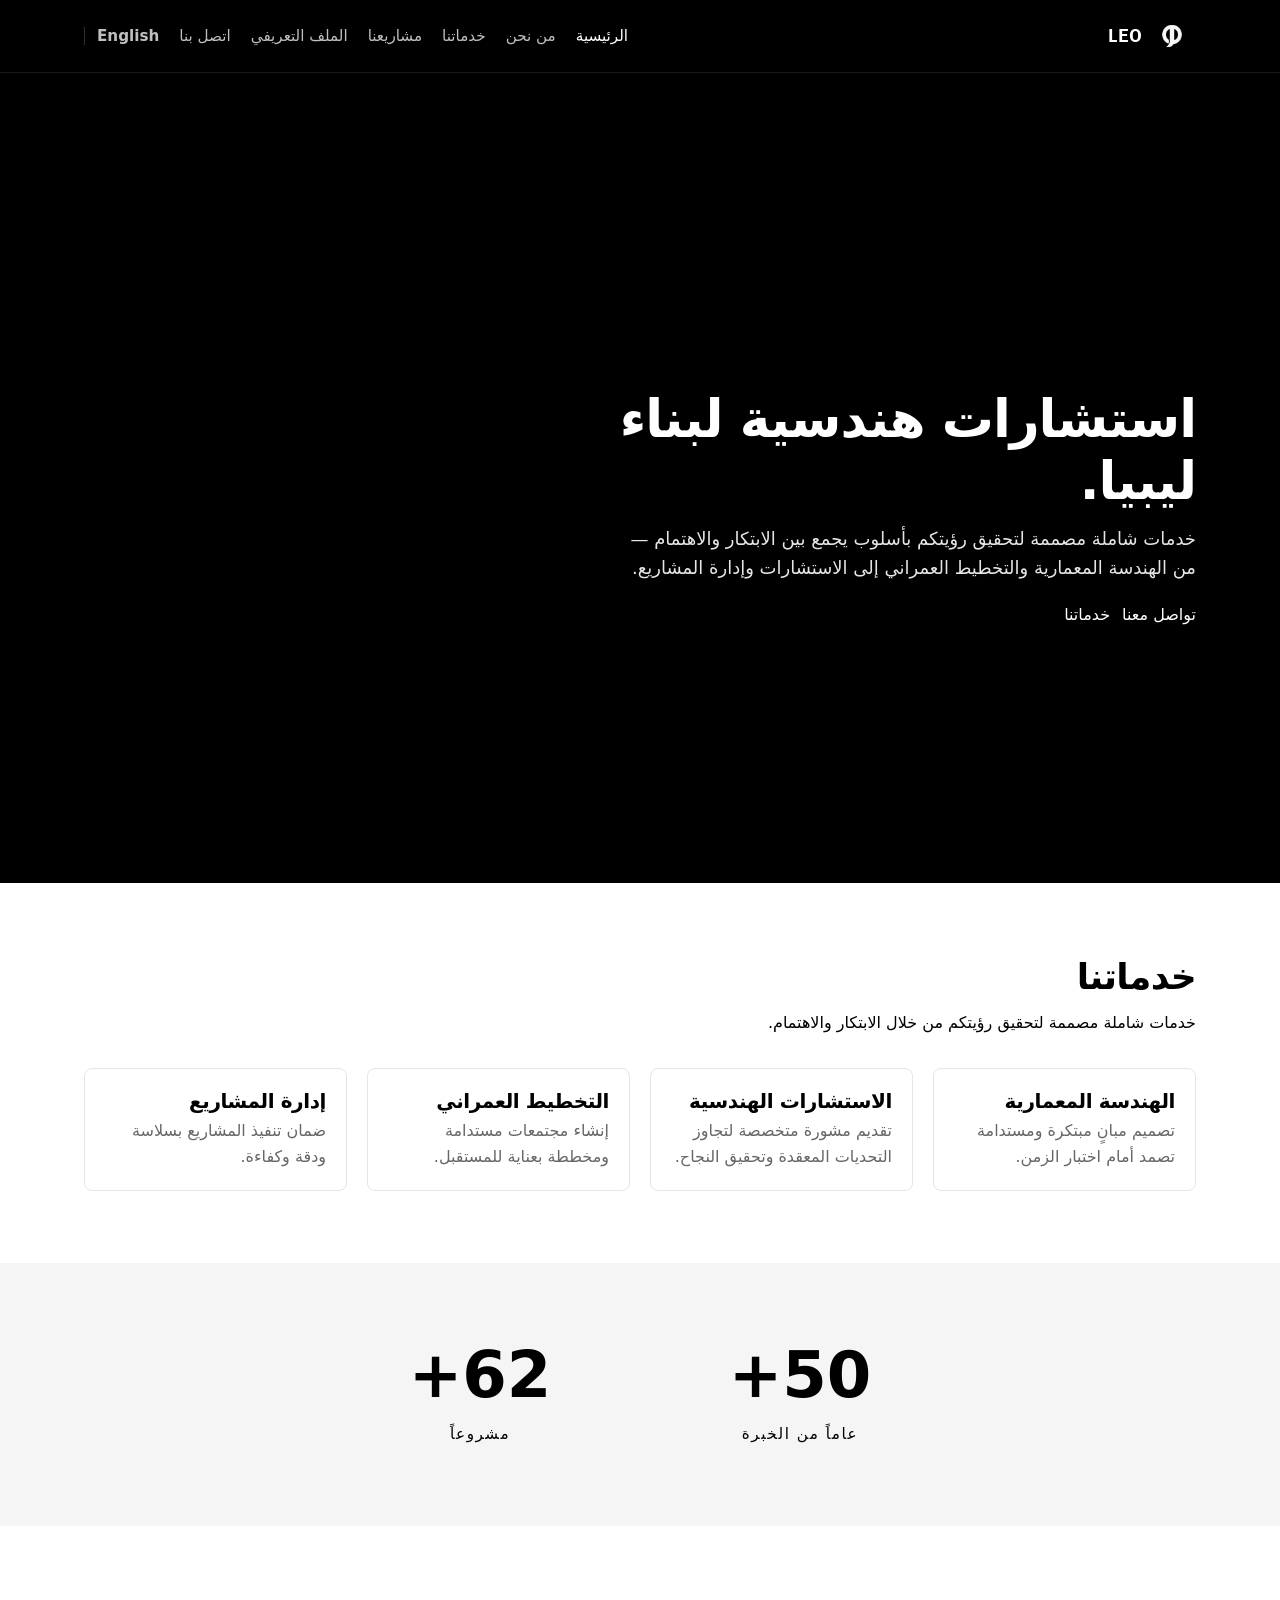
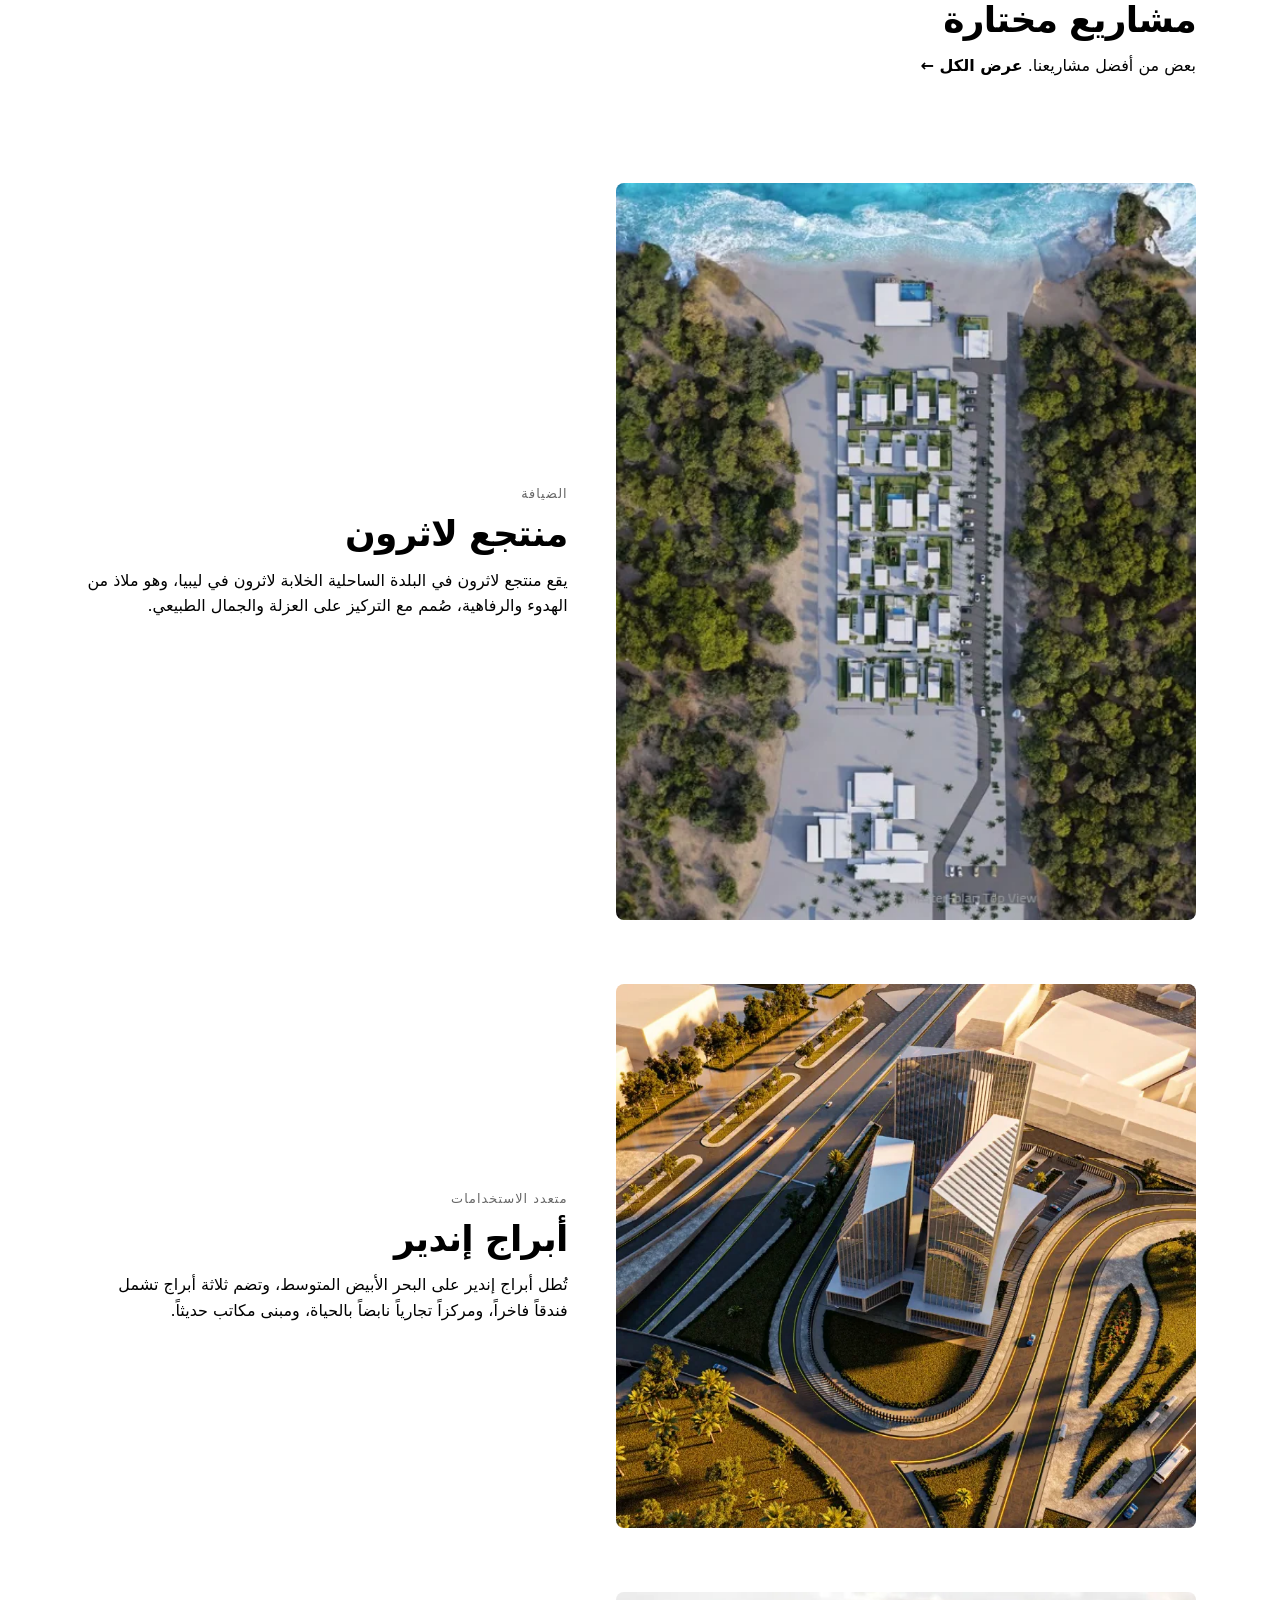
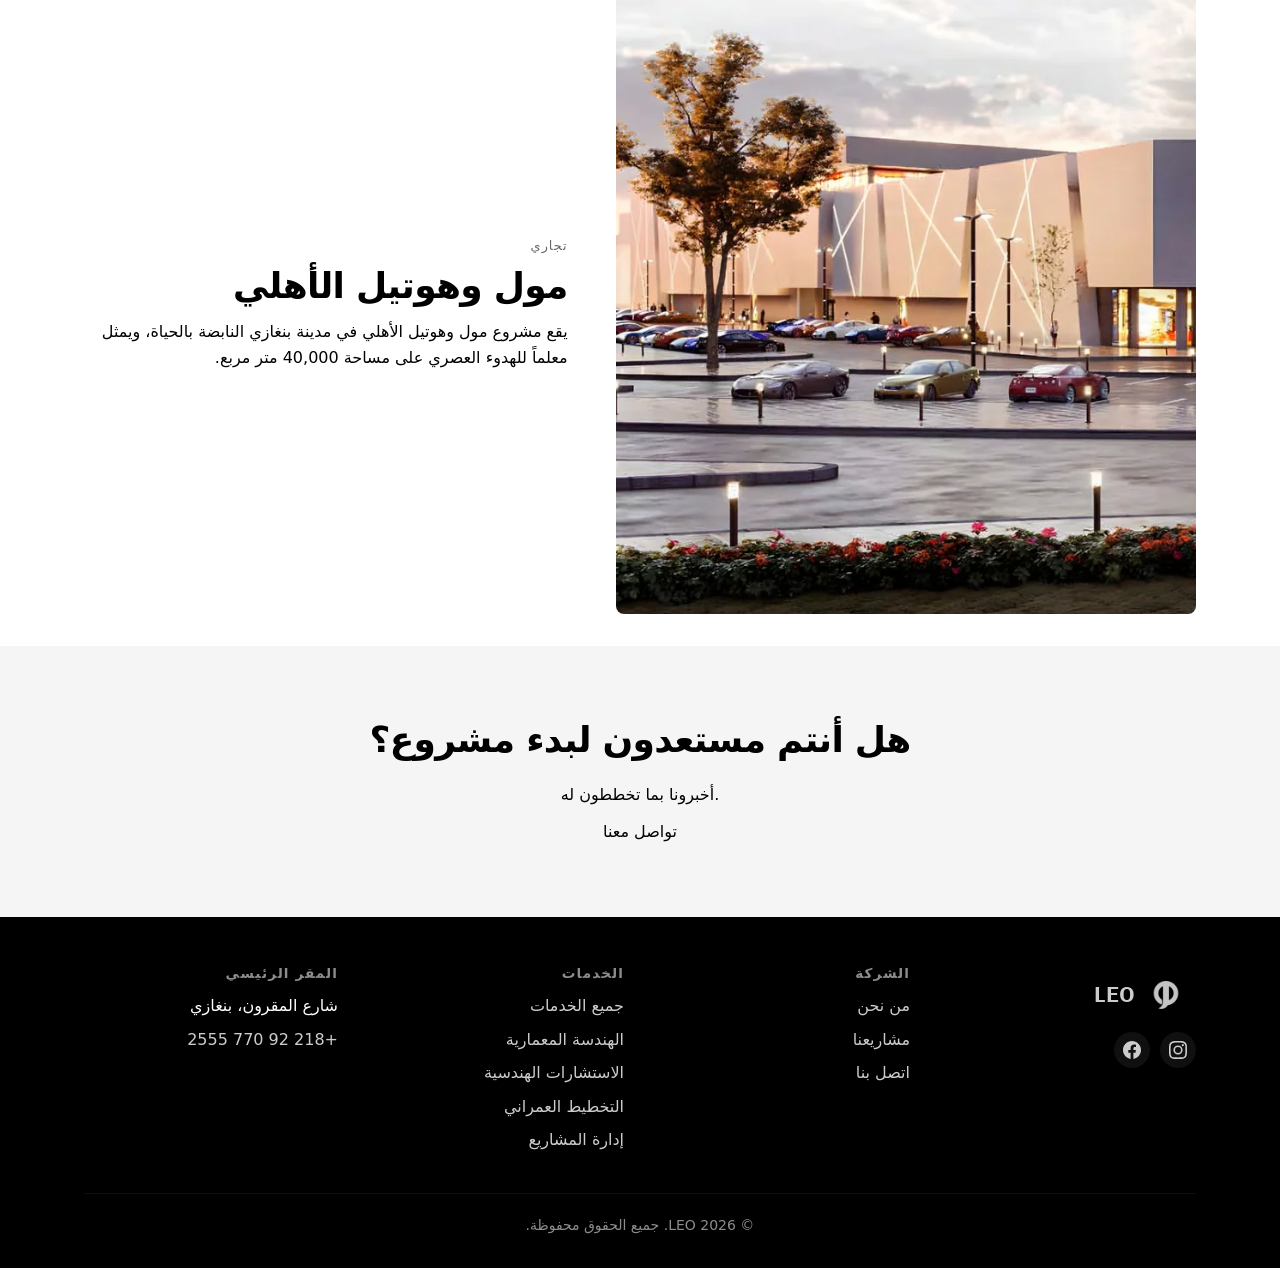
==== commit f41ca21a: "Clean initial commit with optimized assets" ====
--- a/ar/index.html
+++ b/ar/index.html
@@ -36,7 +36,7 @@
   <meta property="og:title" content="LEO — استشارات هندسية في ليبيا">
   <meta property="og:description" content="خدمات الهندسة المعمارية والاستشارات والتخطيط العمراني وإدارة المشاريع في ليبيا.">
   <meta property="og:url" content="https://kilas123.github.io/libyan-engineering-site/ar/">
-  <meta property="og:image" content="https://kilas123.github.io/libyan-engineering-site/assets/og-image.webp">
+  <meta property="og:image" content="https://kilas123.github.io/libyan-engineering-site/assets/og-image.jpg">
   <meta property="og:image:alt" content="مشاريع وخدمات شركة LEO للاستشارات الهندسية">
   <meta property="og:site_name" content="LEO">
 
--- a/css/style.css
+++ b/css/style.css
@@ -1239,4 +1239,72 @@
     max-width: 100%;
     page-break-inside: avoid;
   }
+}
+/* ============ SEARCH BAR ============ */
+.search-container {
+  margin: var(--space-l) 0 var(--space-s);
+}
+.search-input {
+  width: 100%;
+  max-width: 32rem;
+  padding: .75rem 1rem;
+  font: inherit;
+  border: 1px solid var(--color-border);
+  border-radius: var(--radius);
+  background: var(--color-bg);
+  color: var(--color-text);
+}
+.search-input:focus {
+  outline: 2px solid var(--color-text);
+  outline-offset: 1px;
+  border-color: transparent;
+}
+
+/* ============ LIGHTBOX ============ */
+.lightbox {
+  position: fixed;
+  inset: 0;
+  background: rgba(0,0,0,.9);
+  display: flex;
+  align-items: center;
+  justify-content: center;
+  z-index: 1000;
+  opacity: 0;
+  visibility: hidden;
+  transition: opacity .2s, visibility .2s;
+  cursor: zoom-out;
+}
+.lightbox.is-open {
+  opacity: 1;
+  visibility: visible;
+}
+.lightbox img {
+  max-width: 90vw;
+  max-height: 90vh;
+  object-fit: contain;
+  border-radius: 4px;
+  box-shadow: 0 10px 40px rgba(0,0,0,.5);
+}
+.lightbox__close {
+  position: absolute;
+  top: 1.5rem;
+  right: 1.5rem;
+  background: rgba(255,255,255,.1);
+  border: 0;
+  color: #fff;
+  width: 40px;
+  height: 40px;
+  border-radius: 50%;
+  font-size: 1.5rem;
+  display: grid;
+  place-items: center;
+  cursor: pointer;
+  transition: background .15s;
+}
+.lightbox__close:hover {
+  background: rgba(255,255,255,.2);
+}
+[dir="rtl"] .lightbox__close {
+  right: auto;
+  left: 1.5rem;
 }
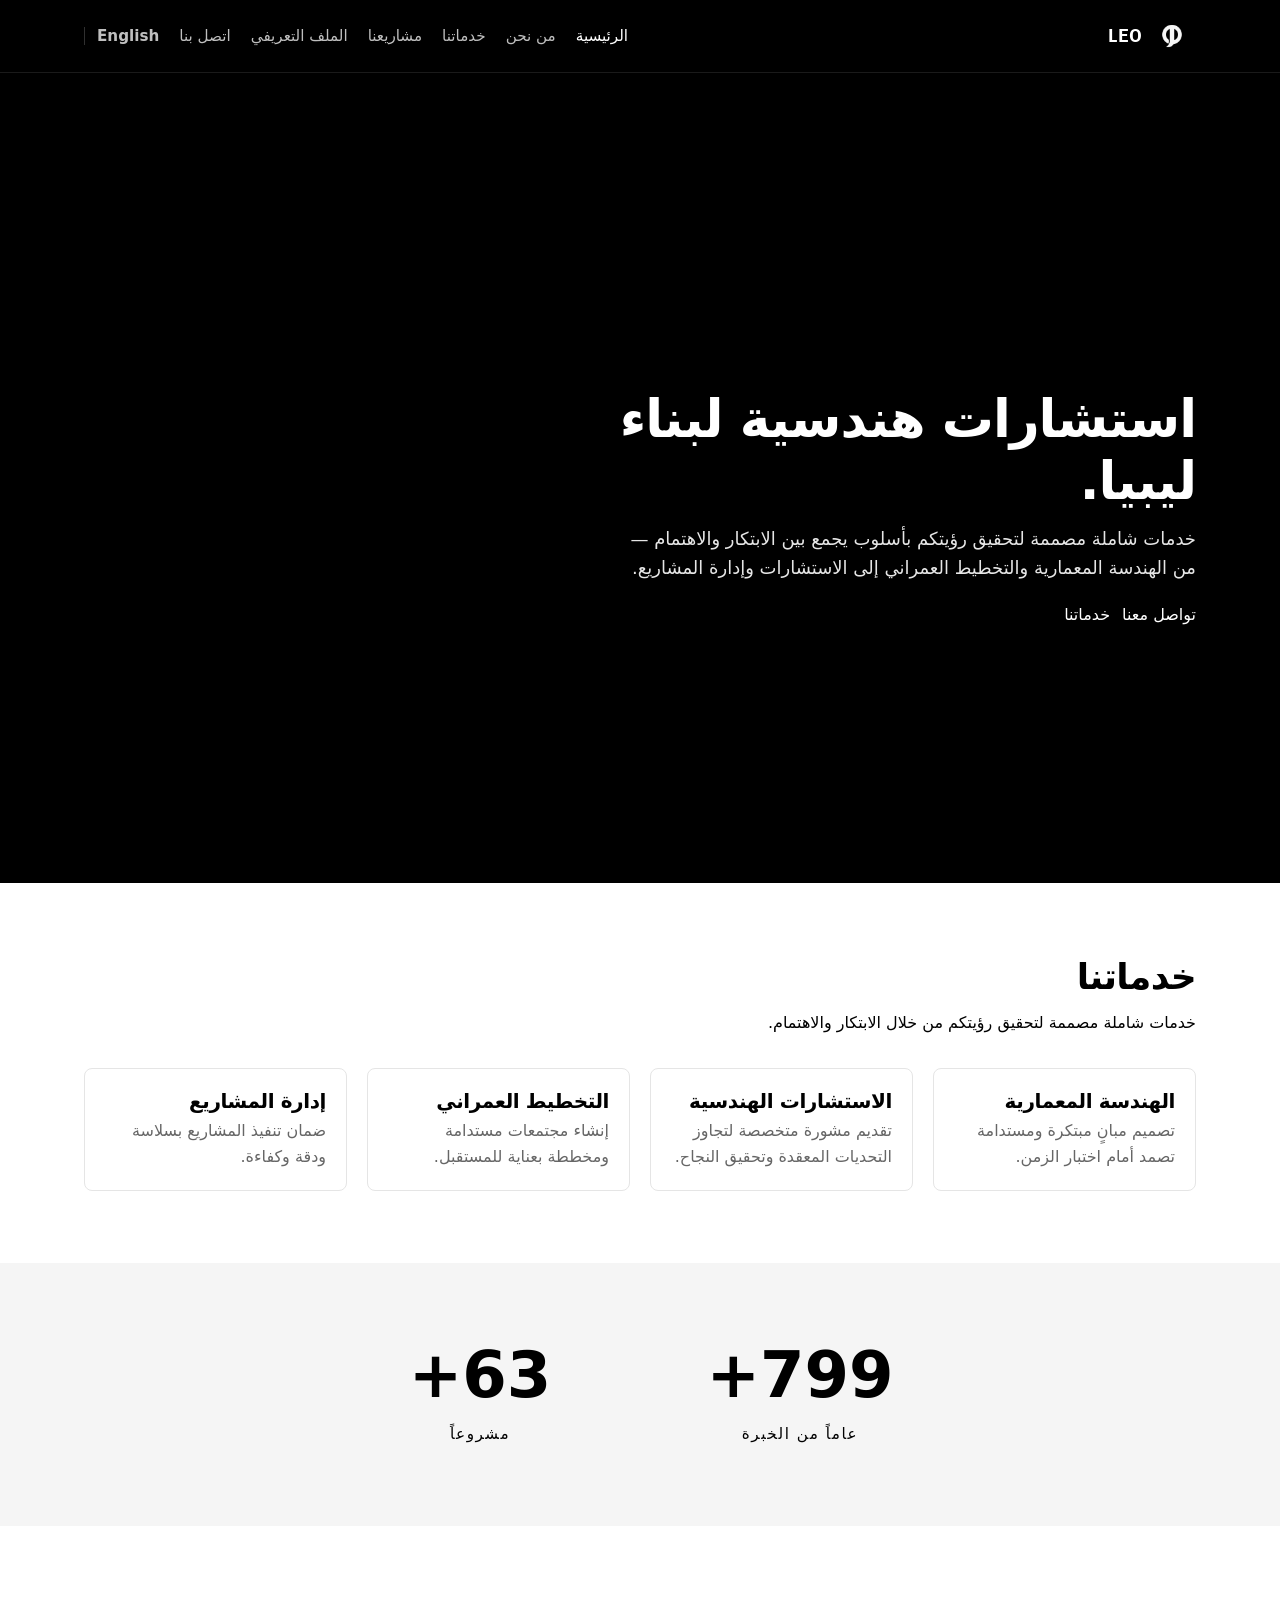
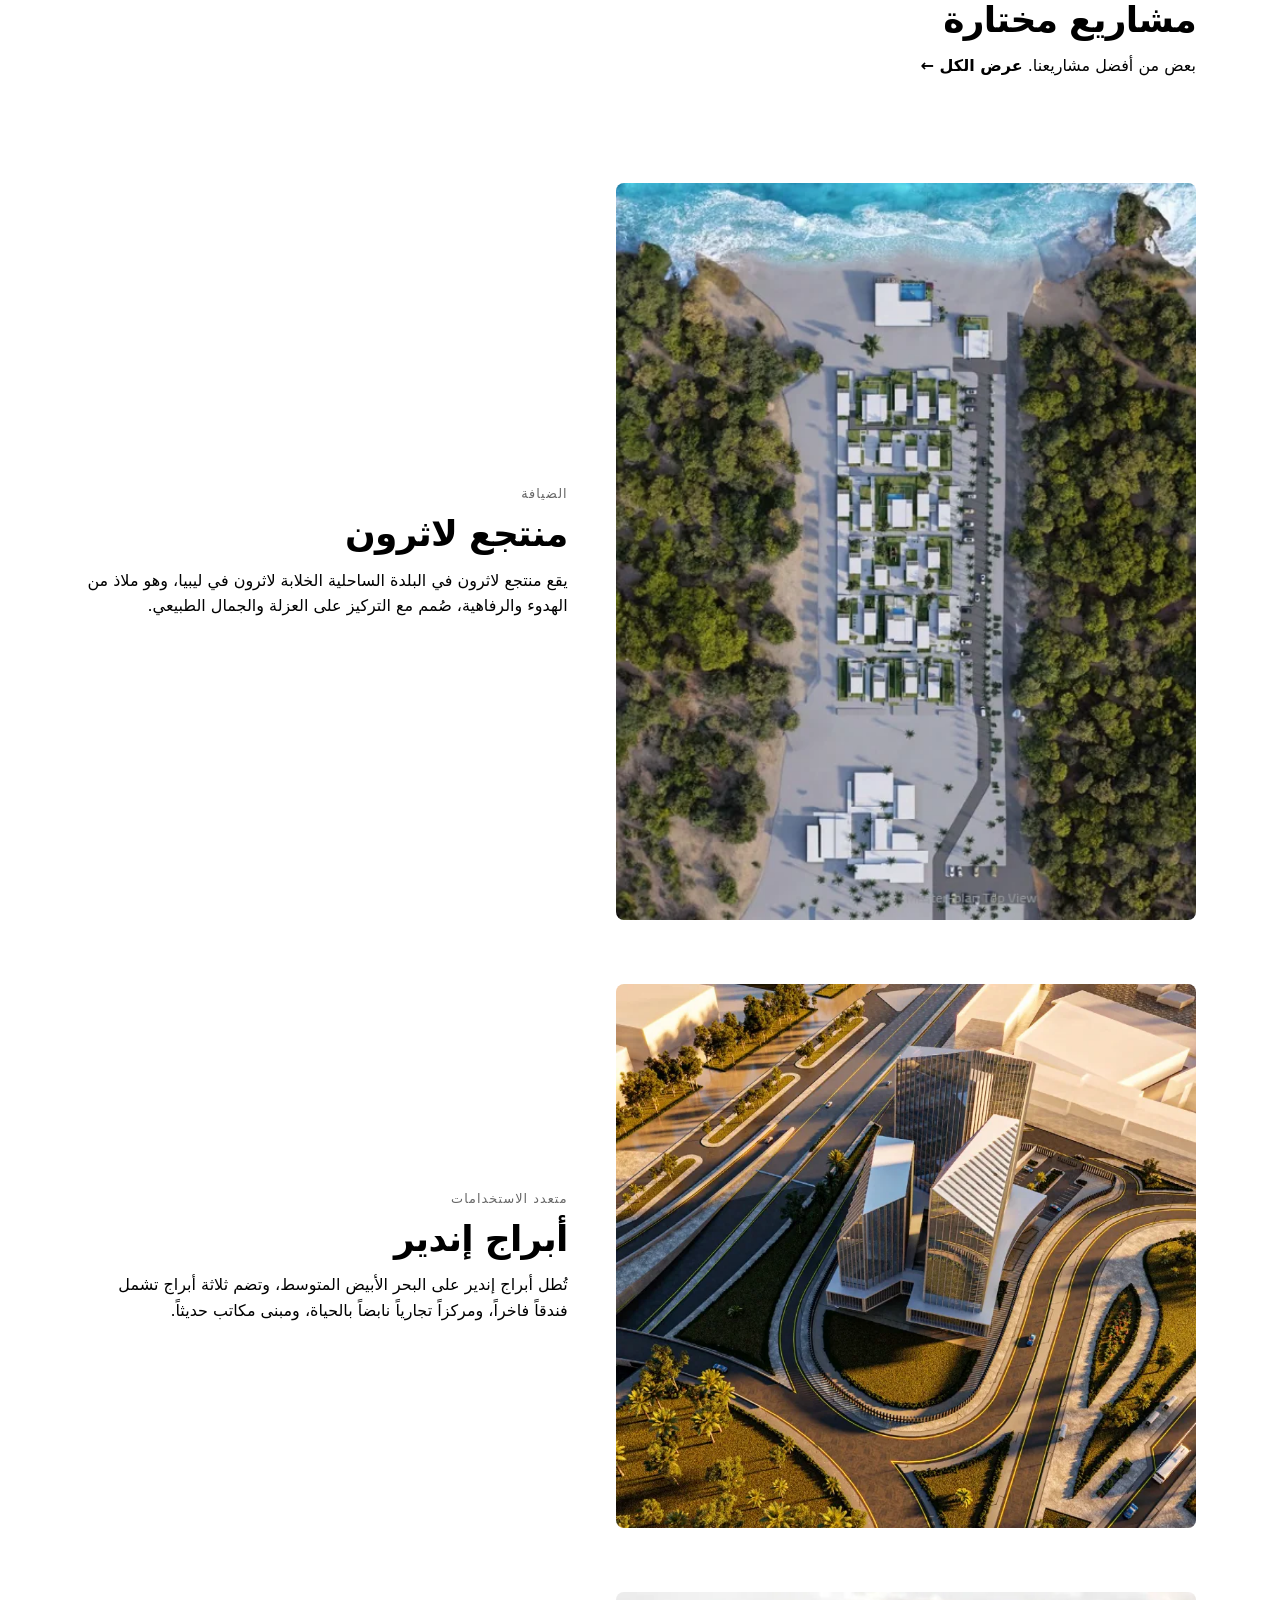
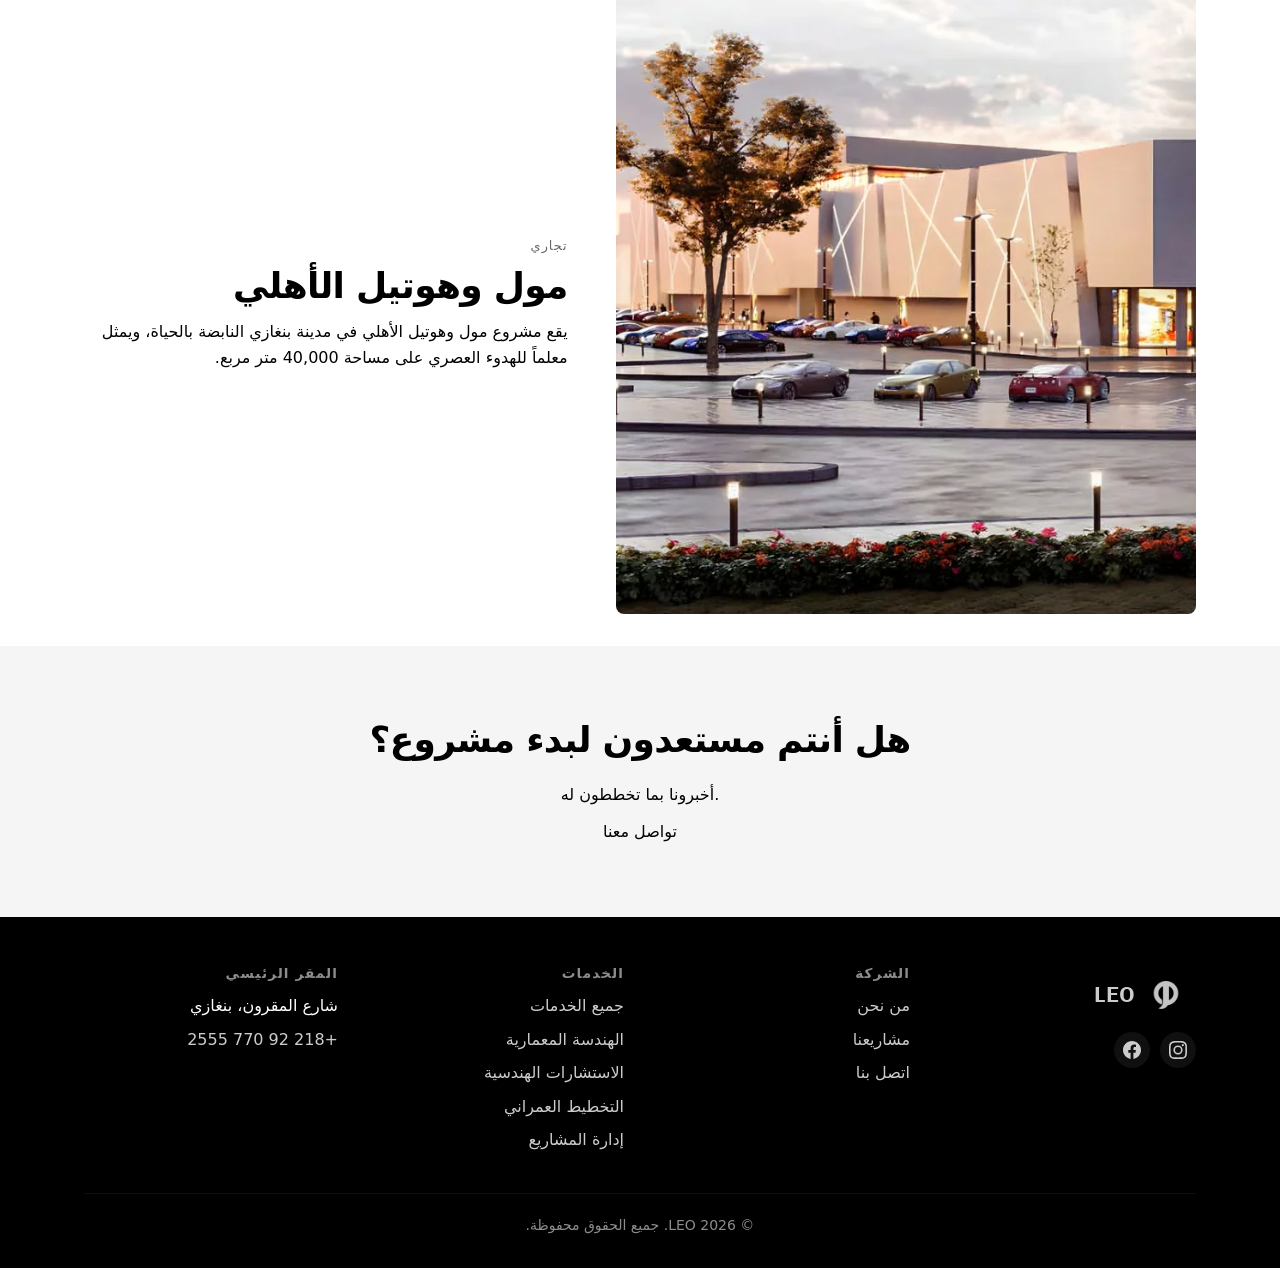
==== commit 29d3d783: "idk what I did" ====
--- a/ar/index.html
+++ b/ar/index.html
@@ -176,7 +176,7 @@
 
         <div class="stat">
           <div class="stat__number">
-            <span data-target="65">0</span>+
+            <span data-target="1000">1000</span>+
           </div>
           <div class="stat__label">عاماً من الخبرة</div>
         </div>
--- a/css/style.css
+++ b/css/style.css
@@ -777,26 +777,51 @@
 }
 
 @media (max-width: 720px) {
+  .carousel {
+    position: relative;
+    display: block;
+    padding: var(--space-m) 0 var(--space-xl);
+  }
+  .carousel__viewport {
+    margin-bottom: 0;
+    overflow: hidden;
+  }
   .carousel__slide {
-    padding: 0 var(--space-m);
+    padding: 0 var(--space-m) 5rem;
   }
   .carousel__btn {
-    width: 40px;
-    height: 40px;
+    position: absolute;
     top: auto;
-    bottom: -60px;
+    bottom: var(--space-m);
+    left: auto;
+    right: auto;
     transform: none;
-  }
-  .carousel__btn:hover {
-    transform: scale(1.05);
-  }
-  .carousel__btn:active {
-    transform: scale(.95);
-  }
-  .carousel__btn--prev { left: calc(50% - 90px); }
-  .carousel__btn--next { right: calc(50% - 90px); }
+    width: 42px;
+    height: 42px;
+    z-index: 2;
+  }
+  .carousel__btn:hover { transform: scale(1.05); opacity: .85; }
+  .carousel__btn:active { transform: scale(.95); }
+  .carousel__btn--prev { left: calc(50% - 85px); }
+  .carousel__btn--next { right: calc(50% - 85px); }
   .carousel__counter {
-    margin-top: var(--space-s);
+    position: absolute;
+    top: auto;
+    bottom: calc(var(--space-m) + 12px);
+    left: 50%;
+    right: auto;
+    transform: translateX(-50%);
+    margin: 0;
+    font-size: .8rem;
+    z-index: 2;
+  }
+  [dir="rtl"] .carousel__btn--prev {
+    left: auto;
+    right: calc(50% - 85px);
+  }
+  [dir="rtl"] .carousel__btn--next {
+    right: auto;
+    left: calc(50% - 85px);
   }
 }
 
@@ -1307,4 +1332,135 @@
 [dir="rtl"] .lightbox__close {
   right: auto;
   left: 1.5rem;
+}
+@media (max-width: 720px) {
+  .stats {
+    padding: var(--space-xl) 0;
+  }
+  .stats__container {
+    flex-direction: column;
+    gap: var(--space-l);
+    padding: 0 var(--space-l);
+  }
+  .stat__number {
+    font-size: clamp(2rem, 10vw, 3rem);
+  }
+  .stat__label {
+    font-size: .85rem;
+    letter-spacing: .05em;
+    padding: 0 var(--space-s);
+    line-height: 1.4;
+  }
+}
+/* ============ EXPO FEATURE ============ */
+.expo-feature {
+  padding: var(--space-xxl) 0;
+}
+
+.expo-feature__header {
+  max-width: 44rem;
+  margin-bottom: var(--space-l);
+}
+
+.expo-feature__label {
+  font-size: .8rem;
+  letter-spacing: .08em;
+  text-transform: uppercase;
+  color: var(--color-text-muted);
+  margin: 0 0 .5rem;
+}
+
+.expo-feature__lede {
+  font-size: 1.125rem;
+  color: var(--color-text-muted);
+}
+
+.expo-feature__gallery {
+  display: grid;
+  grid-template-columns: repeat(3, 1fr);
+  gap: var(--space-m);
+}
+
+.expo-feature__photo {
+  aspect-ratio: 16 / 9;
+  border-radius: var(--radius);
+  overflow: hidden;
+  background: var(--color-bg-soft);
+}
+
+.expo-feature__photo img {
+  width: 100%;
+  height: 100%;
+  object-fit: cover;
+  display: block;
+}
+
+/* ============ HIGHLIGHT CARDS (The 3 smaller projects) ============ */
+.highlight-grid {
+  display: grid;
+  grid-template-columns: repeat(auto-fit, minmax(18rem, 1fr));
+  gap: var(--space-l);
+}
+
+.highlight-card {
+  border: 1px solid var(--color-border);
+  border-radius: var(--radius);
+  overflow: hidden;
+  background: var(--color-bg);
+  transition: box-shadow .15s, transform .15s;
+  display: flex;
+  flex-direction: column;
+}
+
+.highlight-card:hover {
+  box-shadow: var(--shadow-md);
+  transform: translateY(-2px);
+}
+
+.highlight-card__media {
+  aspect-ratio: 4 / 3;
+  background: var(--color-bg-soft);
+  overflow: hidden;
+}
+
+.highlight-card__media img {
+  width: 100%;
+  height: 100%;
+  object-fit: cover;
+  display: block;
+}
+
+.highlight-card__body {
+  padding: var(--space-m);
+  flex: 1;
+  display: flex;
+  flex-direction: column;
+}
+
+.highlight-card__label {
+  font-size: .8rem;
+  letter-spacing: .08em;
+  text-transform: uppercase;
+  color: var(--color-text-muted);
+  margin: 0 0 .35rem;
+}
+
+.highlight-card__body h3 {
+  margin-bottom: var(--space-xs);
+}
+
+.highlight-card__body p:last-child {
+  color: var(--color-text-muted);
+  font-size: .95rem;
+  margin: 0;
+}
+
+@media (max-width: 720px) {
+  .expo-feature__gallery {
+    grid-template-columns: 1fr;
+    gap: var(--space-s);
+  }
+  .expo-feature__photo {
+    aspect-ratio: 4 / 3;
+  }
 }
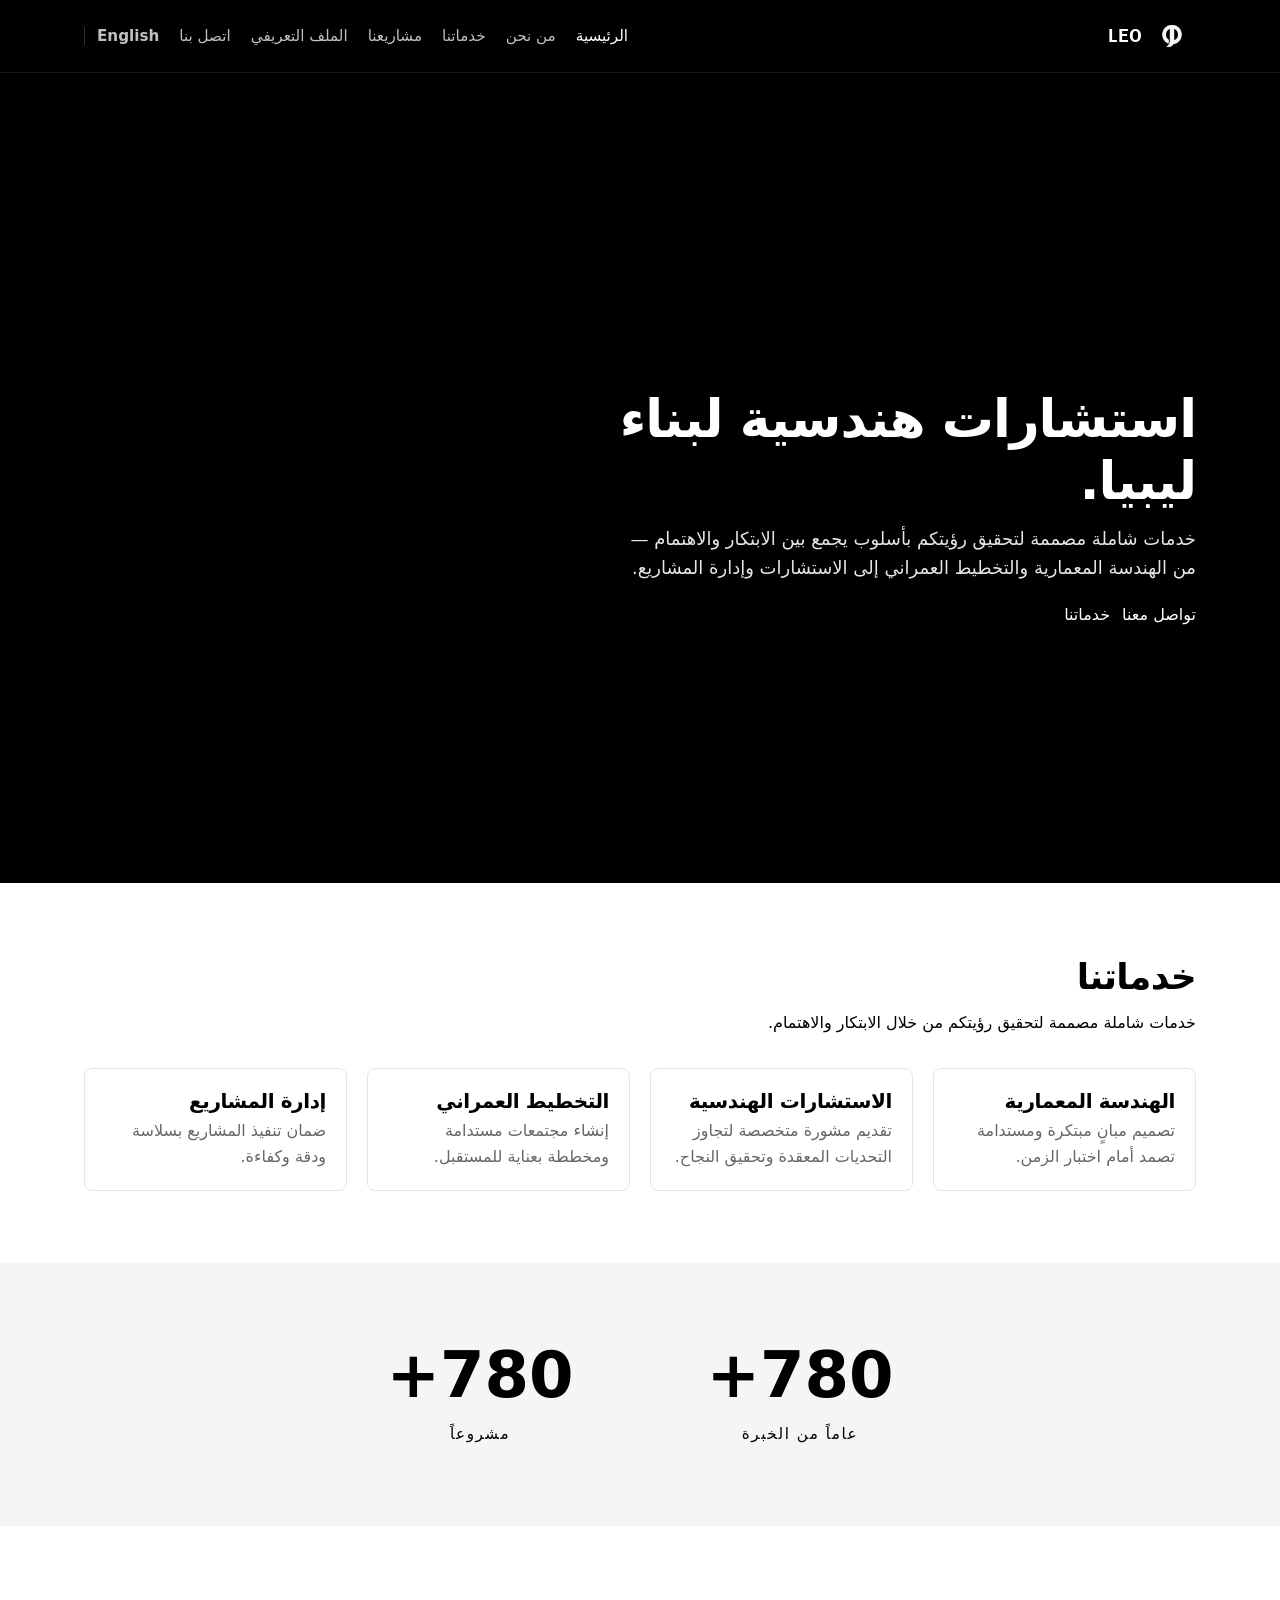
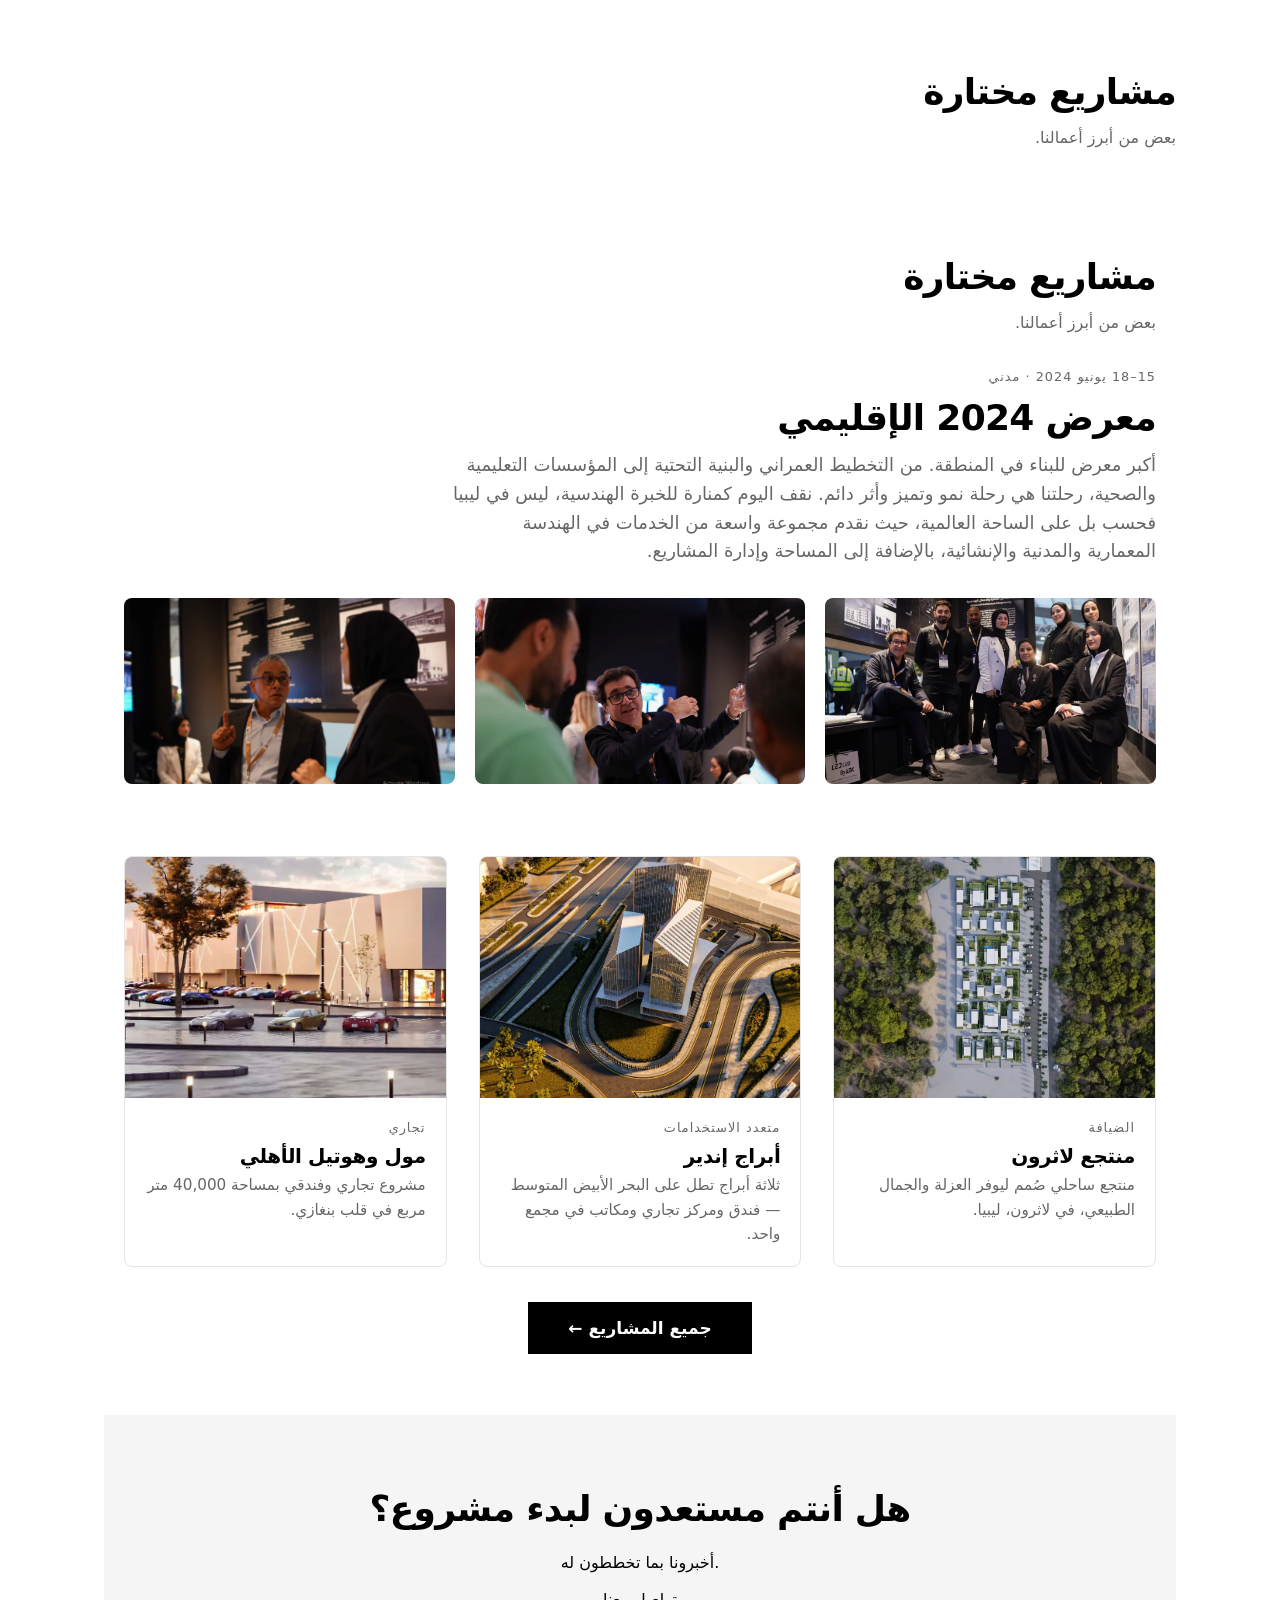
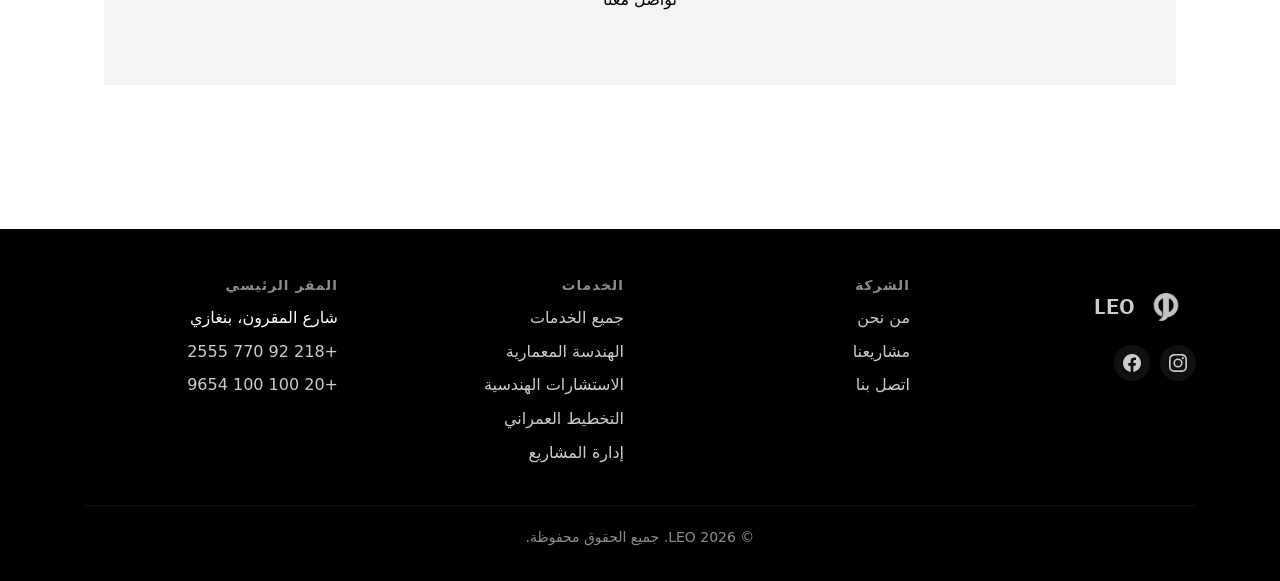
==== commit 6133dfed: "Add 2024 Expo to both carousels" ====
--- a/ar/index.html
+++ b/ar/index.html
@@ -183,7 +183,7 @@
 
         <div class="stat">
           <div class="stat__number">
-            <span data-target="80">0</span>+
+            <span data-target="1000">1000</span>+
           </div>
           <div class="stat__label">مشروعاً</div>
         </div>
@@ -194,76 +194,79 @@
     <!-- Featured projects -->
     <section>
       <div class="container">
-        <h2>مشاريع مختارة</h2>
-        <p>بعض من أفضل مشاريعنا. <a href="projects/"><strong>عرض الكل ←</strong></a></p>
-      </div>
-    </section>
-
-    <section class="project">
-      <div class="container project__inner">
-
-        <div class="project__media">
-          <img src="../assets/projects/lathroon-resort.webp"
-     loading="eager"
-     decoding="sync"
-     alt="...">
-        </div>
-
-        <div class="project__body">
-          <p class="project__label">الضيافة</p>
-          <h2>منتجع لاثرون</h2>
-          <p>
-            يقع منتجع لاثرون في البلدة الساحلية الخلابة لاثرون في ليبيا، وهو ملاذ من الهدوء والرفاهية، صُمم مع التركيز على العزلة والجمال الطبيعي.
-          </p>
-        </div>
-
-      </div>
-    </section>
-
-    <section class="project">
-      <div class="container project__inner">
-
-        <div class="project__media">
-          <img
-            src="../assets/projects/Endair-Towers%20(2).webp"
-            alt="أبراج إندير على ساحل البحر الأبيض المتوسط"
-            loading="lazy"
-            decoding="async">
-        </div>
-
-        <div class="project__body">
-          <p class="project__label">متعدد الاستخدامات</p>
-          <h2>أبراج إندير</h2>
-          <p>
-            تُطل أبراج إندير على البحر الأبيض المتوسط، وتضم ثلاثة أبراج تشمل فندقاً فاخراً، ومركزاً تجارياً نابضاً بالحياة، ومبنى مكاتب حديثاً.
-          </p>
-        </div>
-
-      </div>
-    </section>
-
-    <section class="project">
-      <div class="container project__inner">
-
-        <div class="project__media">
-          <img
-            src="../assets/projects/ahly-mall.webp"
-            alt="مول وهوتيل الأهلي، بنغازي، ليبيا"
-            loading="lazy"
-            decoding="async">
-        </div>
-
-        <div class="project__body">
-          <p class="project__label">تجاري</p>
-          <h2>مول وهوتيل الأهلي</h2>
-          <p>
-            يقع مشروع مول وهوتيل الأهلي في مدينة بنغازي النابضة بالحياة، ويمثل معلماً للهدوء العصري على مساحة 40,000 متر مربع.
-          </p>
-        </div>
-
-      </div>
-    </section>
-
+        <section class="expo-feature">
+  <div class="container">
+    <h2>مشاريع مختارة</h2>
+    <p style="color: var(--color-text-muted); margin-bottom: var(--space-l);">بعض من أبرز أعمالنا.</p>
+
+  <section class="expo-feature">
+  <div class="container">
+    <h2>مشاريع مختارة</h2>
+    <p style="color: var(--color-text-muted); margin-bottom: var(--space-l);">بعض من أبرز أعمالنا.</p>
+
+    <!-- The Featured Expo Project -->
+    <div class="expo-feature__header">
+      <p class="expo-feature__label">15–18 يونيو 2024 · مدني</p>
+      <h3 style="font-size: clamp(1.5rem, 3vw, 2.25rem);">معرض 2024 الإقليمي</h3>
+      <p class="expo-feature__lede">أكبر معرض للبناء في المنطقة. من التخطيط العمراني والبنية التحتية إلى المؤسسات التعليمية والصحية، رحلتنا هي رحلة نمو وتميز وأثر دائم. نقف اليوم كمنارة للخبرة الهندسية، ليس في ليبيا فحسب بل على الساحة العالمية، حيث نقدم مجموعة واسعة من الخدمات في الهندسة المعمارية والمدنية والإنشائية، بالإضافة إلى المساحة وإدارة المشاريع.</p>
+    </div>
+
+    <div class="expo-feature__gallery">
+      <div class="expo-feature__photo">
+        <img src="../assets/projects/2024-expo-01.webp" alt="معرض 2024 الإقليمي — صورة 1" loading="lazy">
+      </div>
+      <div class="expo-feature__photo">
+        <img src="../assets/projects/2024-expo-02.webp" alt="معرض 2024 الإقليمي — صورة 2" loading="lazy">
+      </div>
+      <div class="expo-feature__photo">
+        <img src="../assets/projects/2024-expo-03.webp" alt="معرض 2024 الإقليمي — صورة 3" loading="lazy">
+      </div>
+    </div>
+
+    <!-- The 3 Smaller Projects -->
+    <div class="highlight-grid" style="margin-top: var(--space-xxl);">
+      
+      <article class="highlight-card">
+        <div class="highlight-card__media">
+          <img src="../assets/projects/lathroon-resort.webp" alt="منتجع لاثرون" loading="lazy">
+        </div>
+        <div class="highlight-card__body">
+          <p class="highlight-card__label">الضيافة</p>
+          <h3>منتجع لاثرون</h3>
+          <p>منتجع ساحلي صُمم ليوفر العزلة والجمال الطبيعي، في لاثرون، ليبيا.</p>
+        </div>
+      </article>
+
+      <article class="highlight-card">
+        <div class="highlight-card__media">
+          <img src="../assets/projects/Endair-Towers%20(2).webp" alt="أبراج إندير" loading="lazy">
+        </div>
+        <div class="highlight-card__body">
+          <p class="highlight-card__label">متعدد الاستخدامات</p>
+          <h3>أبراج إندير</h3>
+          <p>ثلاثة أبراج تطل على البحر الأبيض المتوسط — فندق ومركز تجاري ومكاتب في مجمع واحد.</p>
+        </div>
+      </article>
+
+      <article class="highlight-card">
+        <div class="highlight-card__media">
+          <img src="../assets/projects/ahly-mall.webp" alt="مول وهوتيل الأهلي" loading="lazy">
+        </div>
+        <div class="highlight-card__body">
+          <p class="highlight-card__label">تجاري</p>
+          <h3>مول وهوتيل الأهلي</h3>
+          <p>مشروع تجاري وفندقي بمساحة 40,000 متر مربع في قلب بنغازي.</p>
+        </div>
+      </article>
+
+    </div>
+
+    <p style="text-align: center; margin-top: var(--space-xl);">
+      <a href="projects/" class="btn btn--dark">جميع المشاريع ←</a>
+    </p>
+
+  </div>
+</section>
     <!-- Call to action -->
     <section class="cta">
       <div class="container">
@@ -346,6 +349,7 @@
           <ul>
             <li>شارع المقرون، بنغازي</li>
             <li><a href="tel:+218927702555">+218 92 770 2555</a></li>
+            <li><a href="tel:+201001009654">+20 100 100 9654</a></li>
           </ul>
         </div>
 
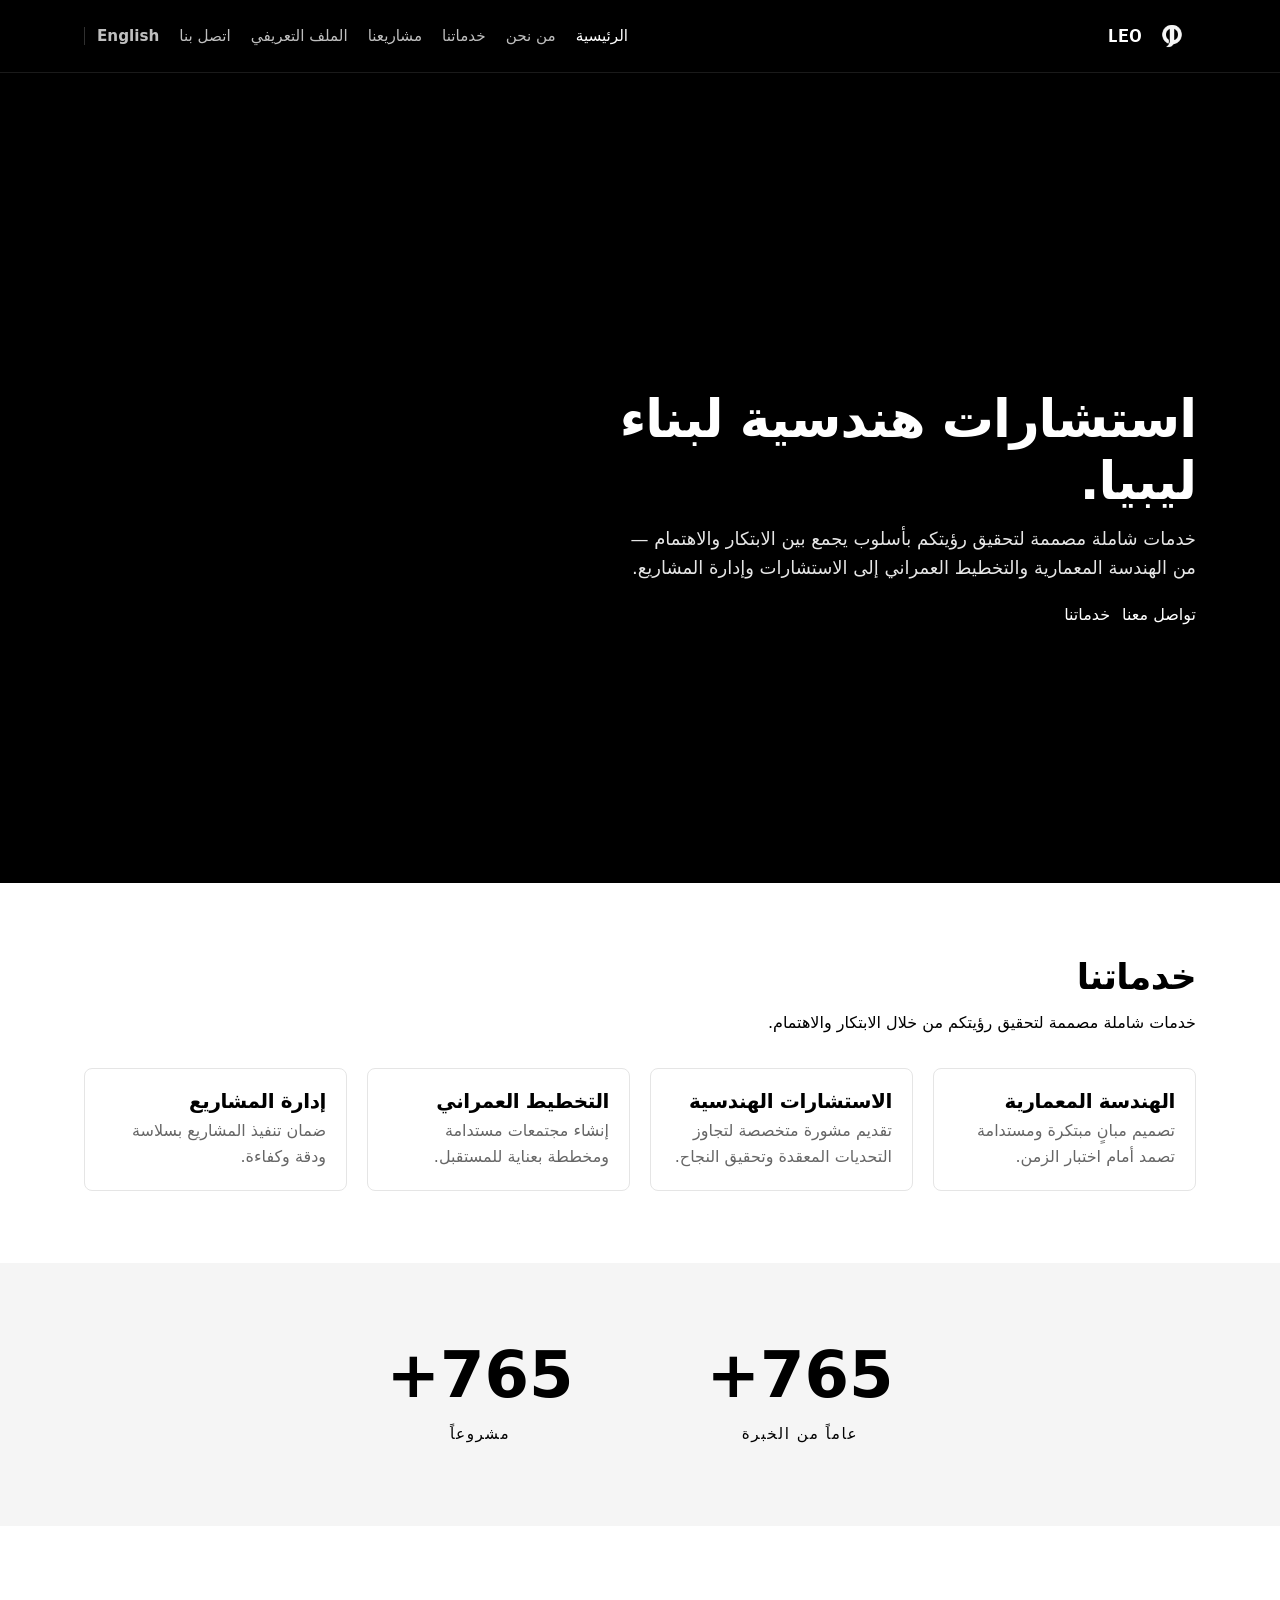
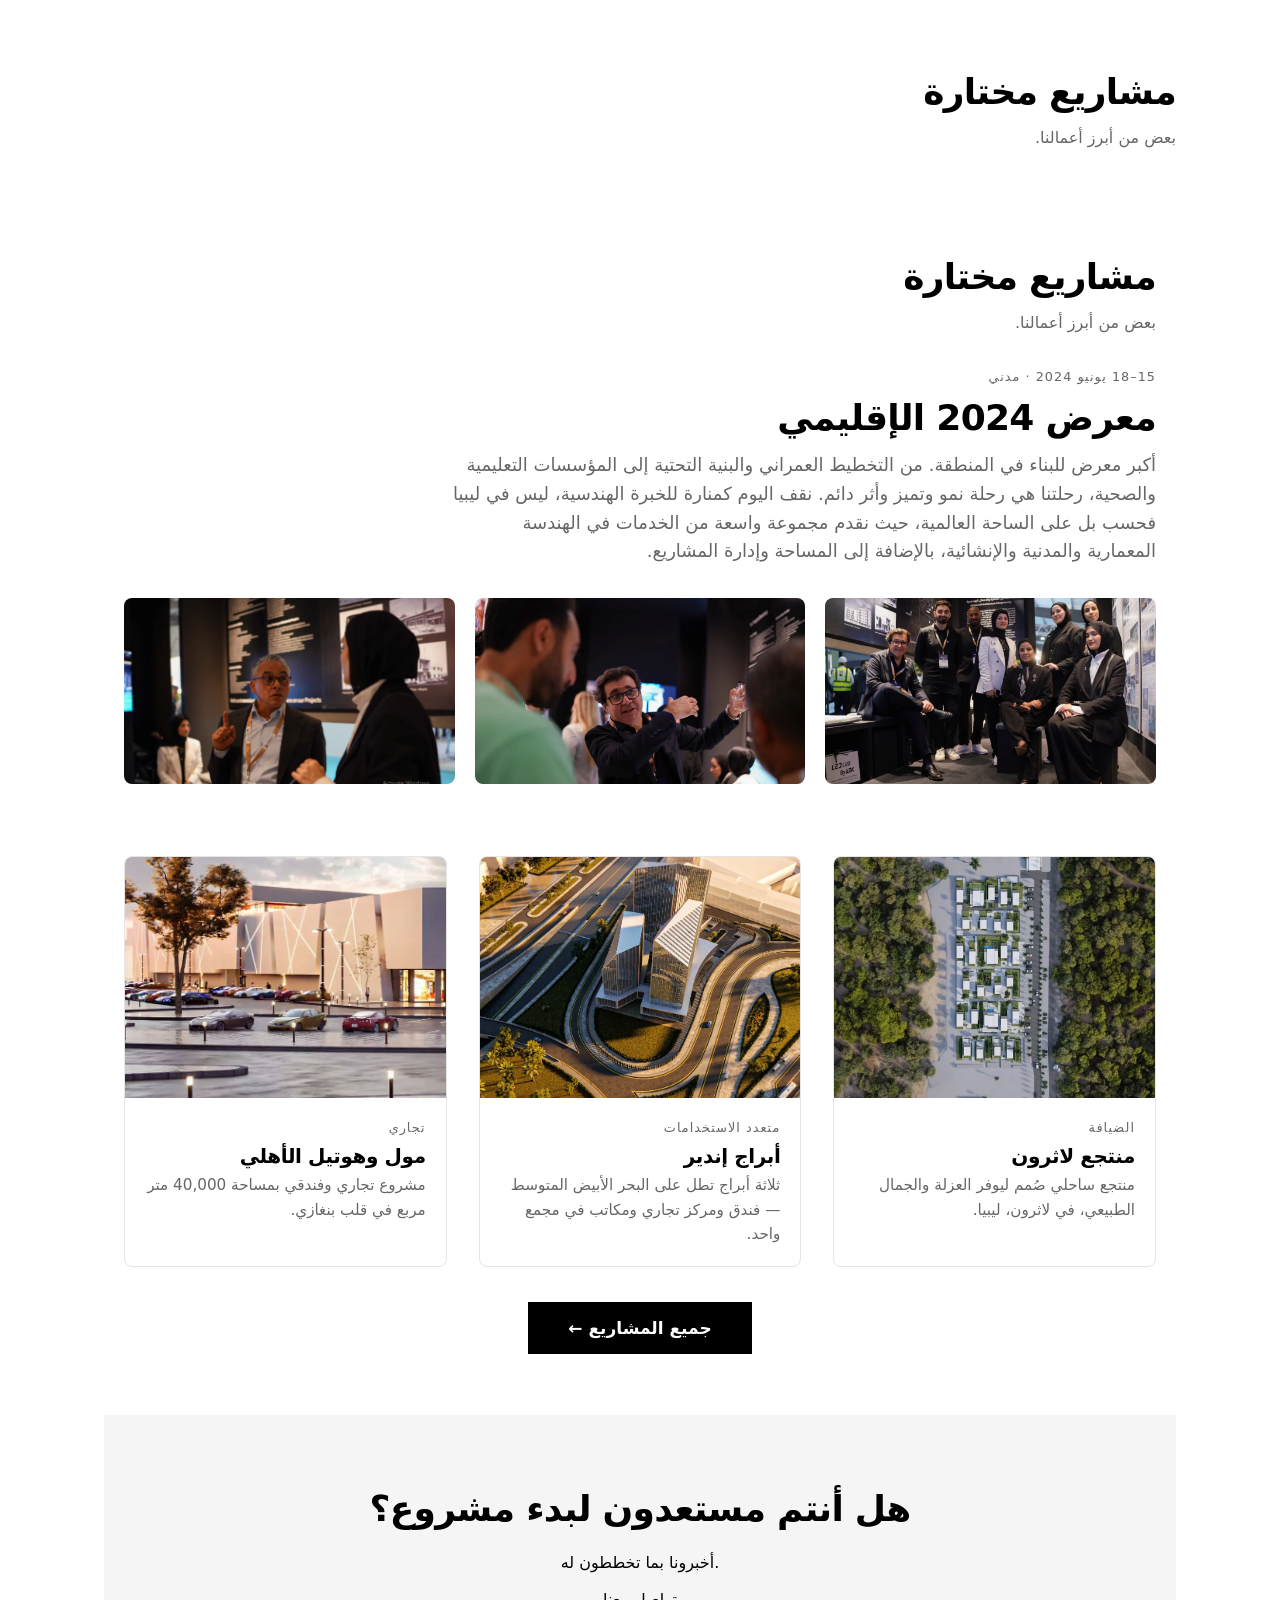
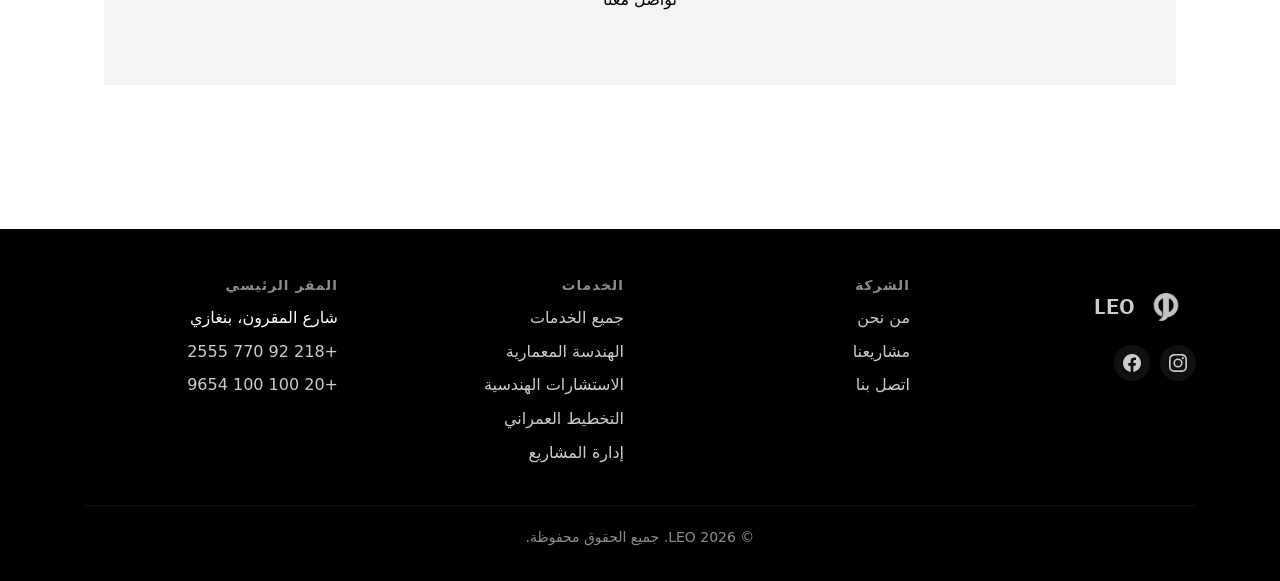
==== commit 094750b5: "Optimize website images for faster loading" ====
--- a/ar/index.html
+++ b/ar/index.html
@@ -36,7 +36,7 @@
   <meta property="og:title" content="LEO — استشارات هندسية في ليبيا">
   <meta property="og:description" content="خدمات الهندسة المعمارية والاستشارات والتخطيط العمراني وإدارة المشاريع في ليبيا.">
   <meta property="og:url" content="https://kilas123.github.io/libyan-engineering-site/ar/">
-  <meta property="og:image" content="https://kilas123.github.io/libyan-engineering-site/assets/og-image.jpg">
+  <meta property="og:image" content="https://kilas123.github.io/libyan-engineering-site/assets/og-image.webp">
   <meta property="og:image:alt" content="مشاريع وخدمات شركة LEO للاستشارات الهندسية">
   <meta property="og:site_name" content="LEO">
 
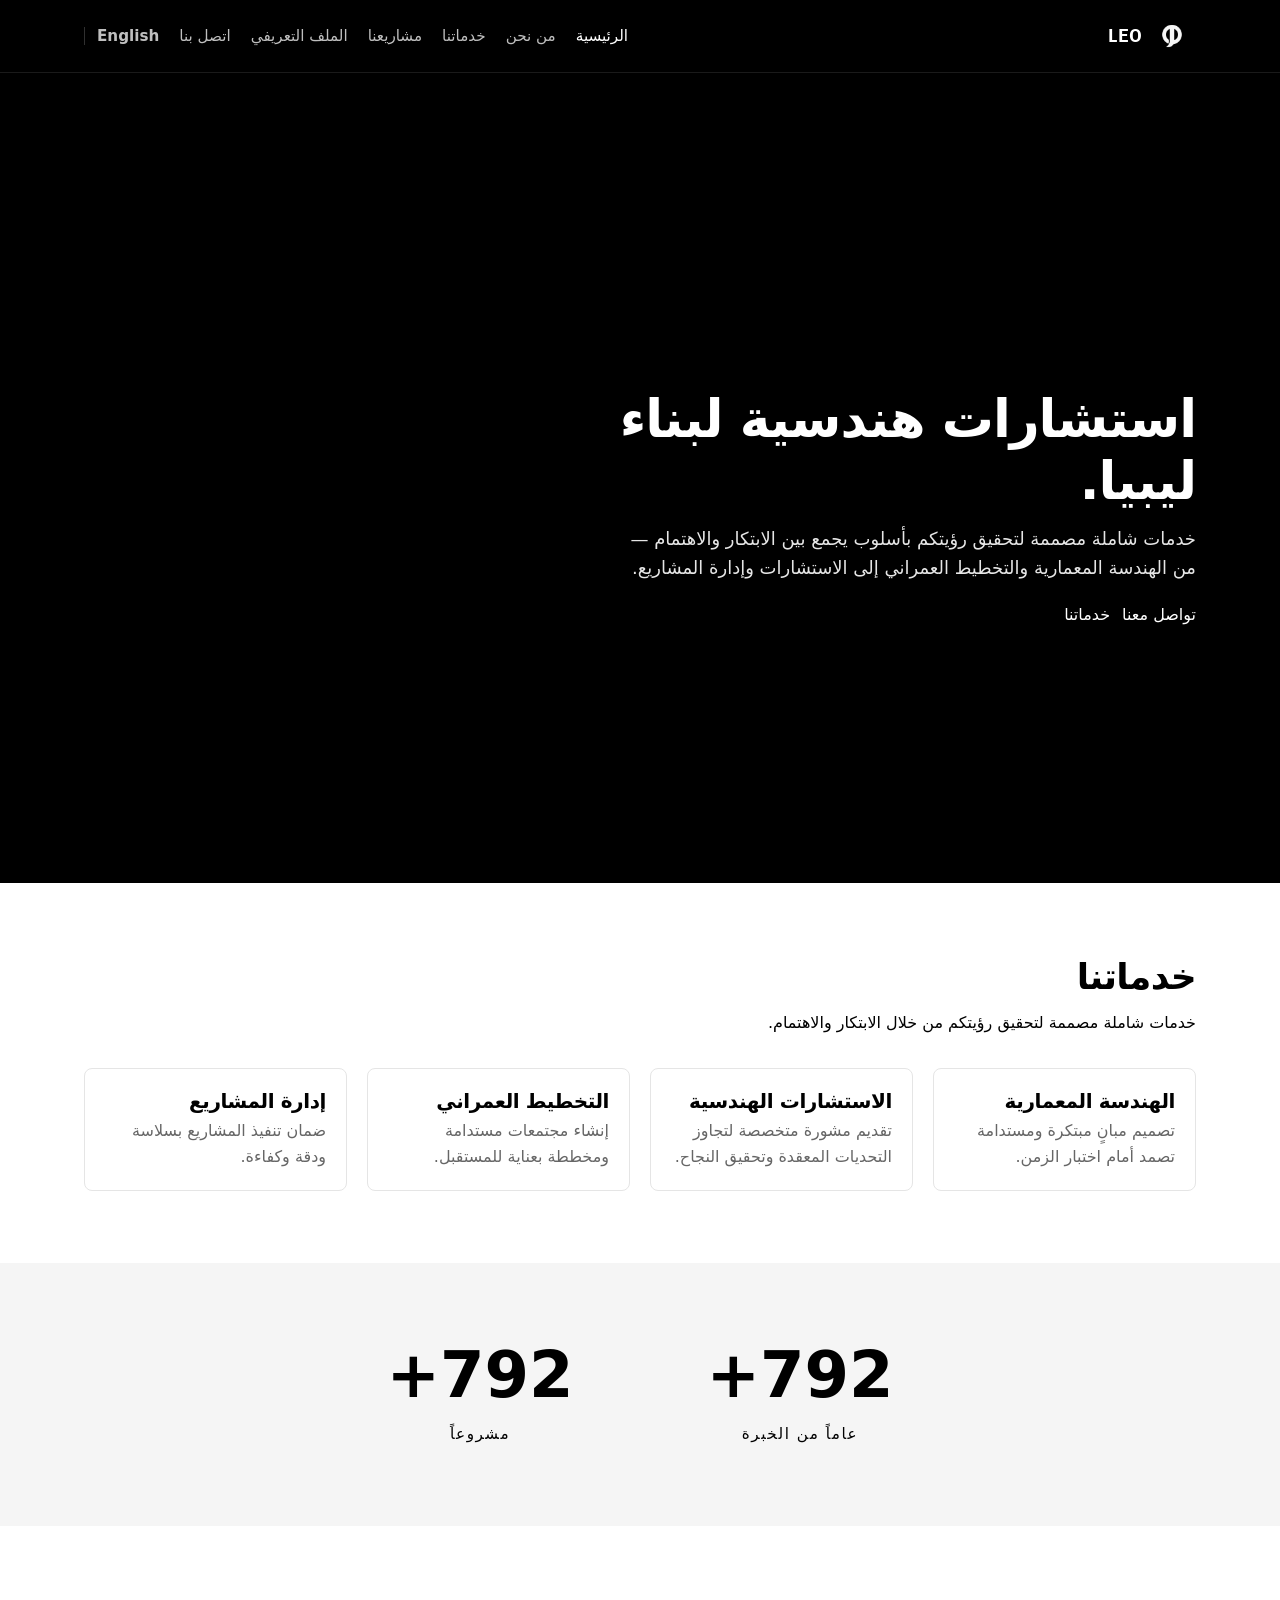
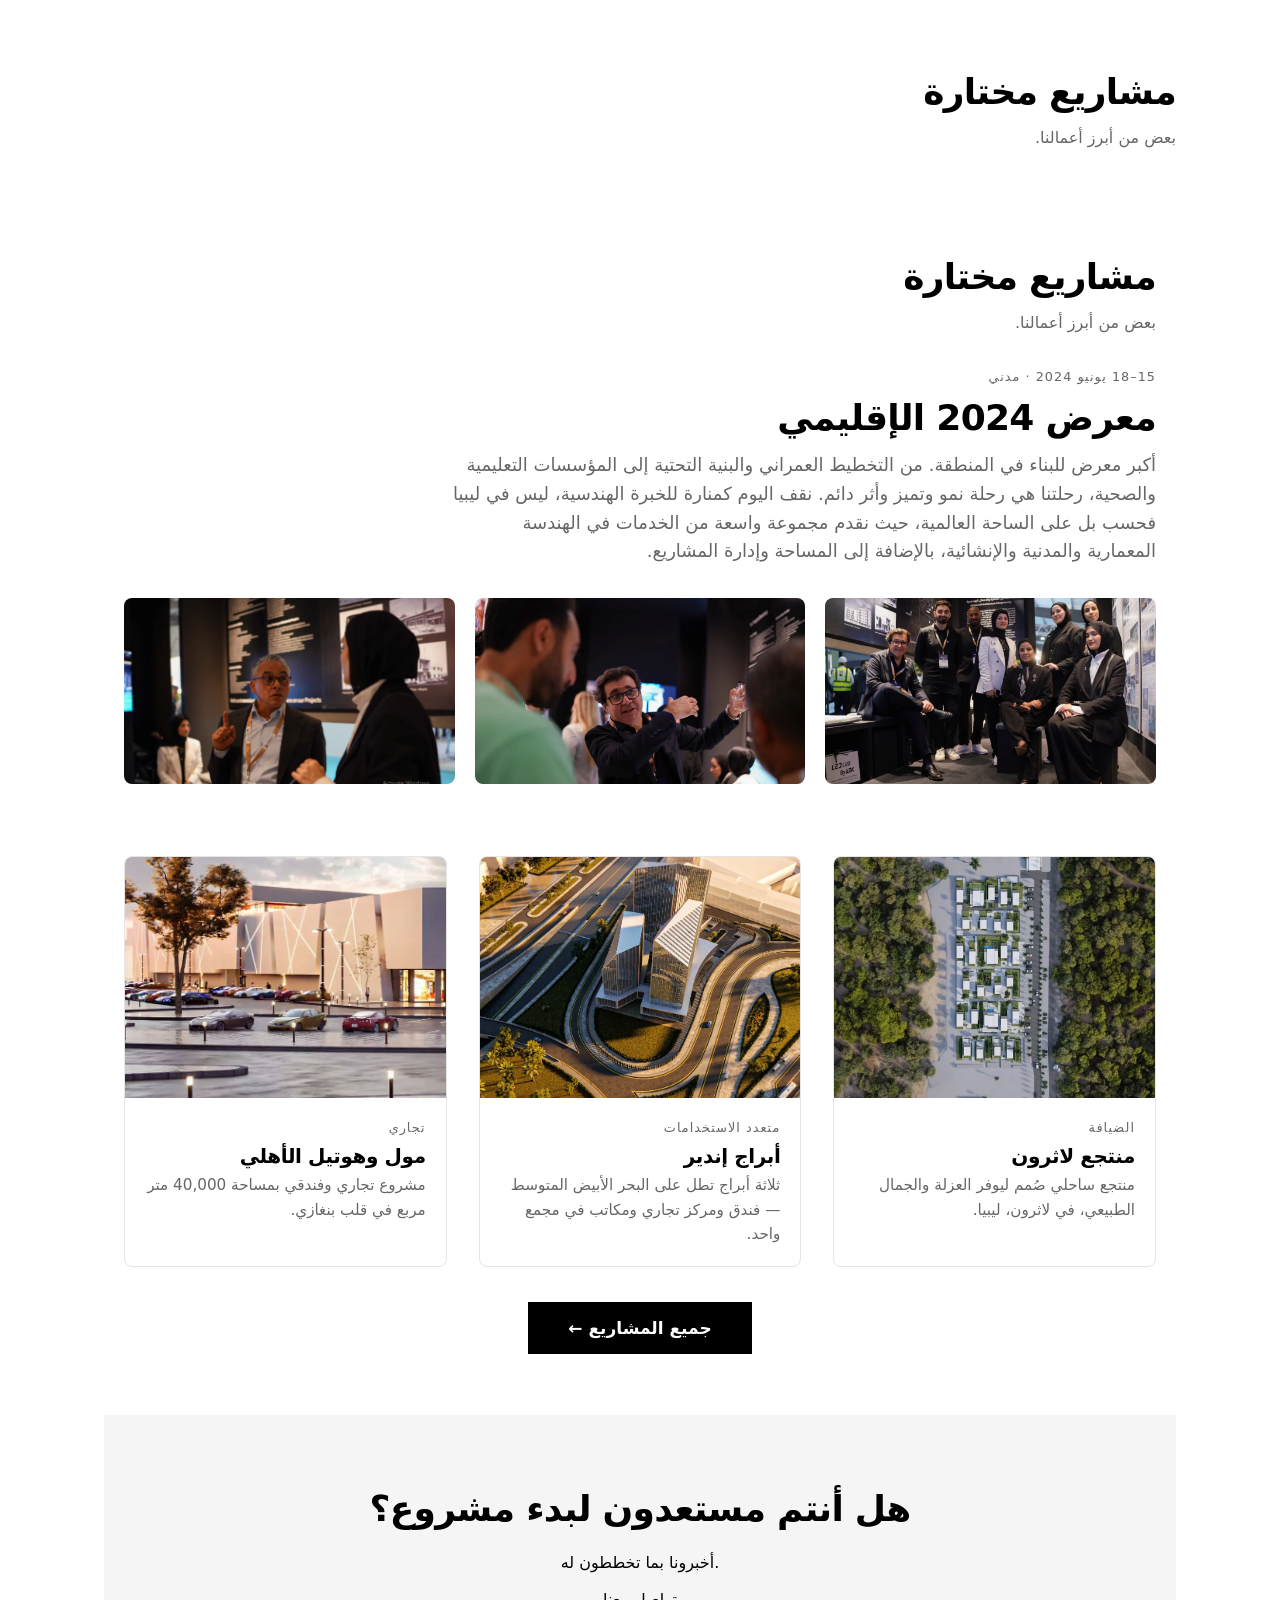
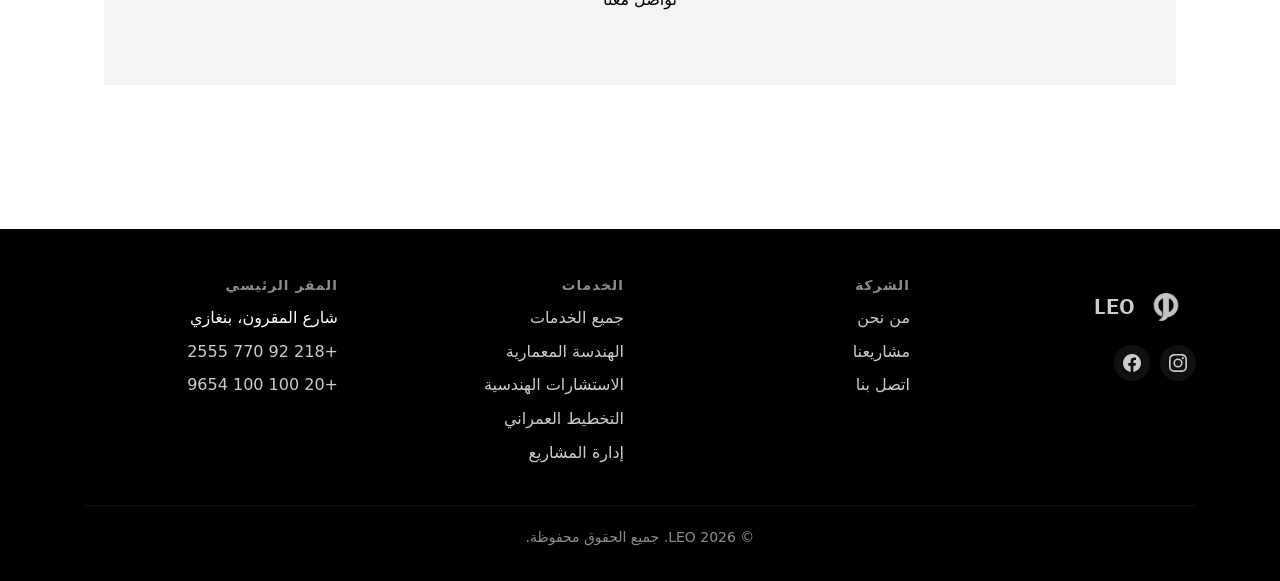
==== commit 1e8332e8: "Update URLs for leoarch.com deployment" ====
--- a/ar/index.html
+++ b/ar/index.html
@@ -12,20 +12,20 @@
 
   <!-- Canonical URL -->
   <link rel="canonical"
-        href="https://kilas123.github.io/libyan-engineering-site/ar/">
+        href="https://leoarch.com/ar/">
 
   <!-- English and Arabic language alternatives -->
   <link rel="alternate"
         hreflang="ar"
-        href="https://kilas123.github.io/libyan-engineering-site/ar/">
+        href="https://leoarch.com/ar/">
 
   <link rel="alternate"
         hreflang="en"
-        href="https://kilas123.github.io/libyan-engineering-site/">
+        href="https://leoarch.com/">
 
   <link rel="alternate"
         hreflang="x-default"
-        href="https://kilas123.github.io/libyan-engineering-site/">
+        href="https://leoarch.com/">
         
 <link rel="preload" as="image" href="assets/hero-1.webp">
 
@@ -35,8 +35,8 @@
   <meta property="og:locale" content="ar_LY">
   <meta property="og:title" content="LEO — استشارات هندسية في ليبيا">
   <meta property="og:description" content="خدمات الهندسة المعمارية والاستشارات والتخطيط العمراني وإدارة المشاريع في ليبيا.">
-  <meta property="og:url" content="https://kilas123.github.io/libyan-engineering-site/ar/">
-  <meta property="og:image" content="https://kilas123.github.io/libyan-engineering-site/assets/og-image.webp">
+  <meta property="og:url" content="https://leoarch.com/ar/">
+  <meta property="og:image" content="https://leoarch.com/assets/og-image.jpg">
   <meta property="og:image:alt" content="مشاريع وخدمات شركة LEO للاستشارات الهندسية">
   <meta property="og:site_name" content="LEO">
 
@@ -60,9 +60,9 @@
     "@type": "Organization",
     "name": "Libyan Engineering Consultancy Co.",
     "alternateName": "LEO",
-    "url": "https://kilas123.github.io/libyan-engineering-site/",
+    "url": "https://leoarch.com/",
     "description": "Engineering consultancy providing architecture, engineering consultancy, urban planning, and project management services in Libya.",
-    "logo": "https://kilas123.github.io/libyan-engineering-site/assets/logo.webp",
+    "logo": "https://leoarch.com/assets/logo.webp",
     "sameAs": [
       "https://www.instagram.com/leo_engineering_consultancy",
       "https://www.facebook.com/the.libyan.engineering.consultancy.co/"
--- a/css/style.css
+++ b/css/style.css
@@ -775,24 +775,23 @@
   color: var(--color-text);
   font-weight: 700;
 }
-
 @media (max-width: 720px) {
   .carousel {
     position: relative;
     display: block;
-    padding: var(--space-m) 0 var(--space-xl);
+    padding: var(--space-m) 0 var(--space-m);
   }
   .carousel__viewport {
     margin-bottom: 0;
     overflow: hidden;
   }
   .carousel__slide {
-    padding: 0 var(--space-m) 5rem;
+    padding: 0 var(--space-m) 3.5rem;
   }
   .carousel__btn {
     position: absolute;
     top: auto;
-    bottom: var(--space-m);
+    bottom: 0;
     left: auto;
     right: auto;
     transform: none;
@@ -807,7 +806,7 @@
   .carousel__counter {
     position: absolute;
     top: auto;
-    bottom: calc(var(--space-m) + 12px);
+    bottom: 13px;
     left: 50%;
     right: auto;
     transform: translateX(-50%);
@@ -1463,4 +1462,8 @@
   .expo-feature__photo {
     aspect-ratio: 4 / 3;
   }
+}
+/* Archive page — hide filtered-out cards */
+.card.is-hidden {
+  display: none;
 }
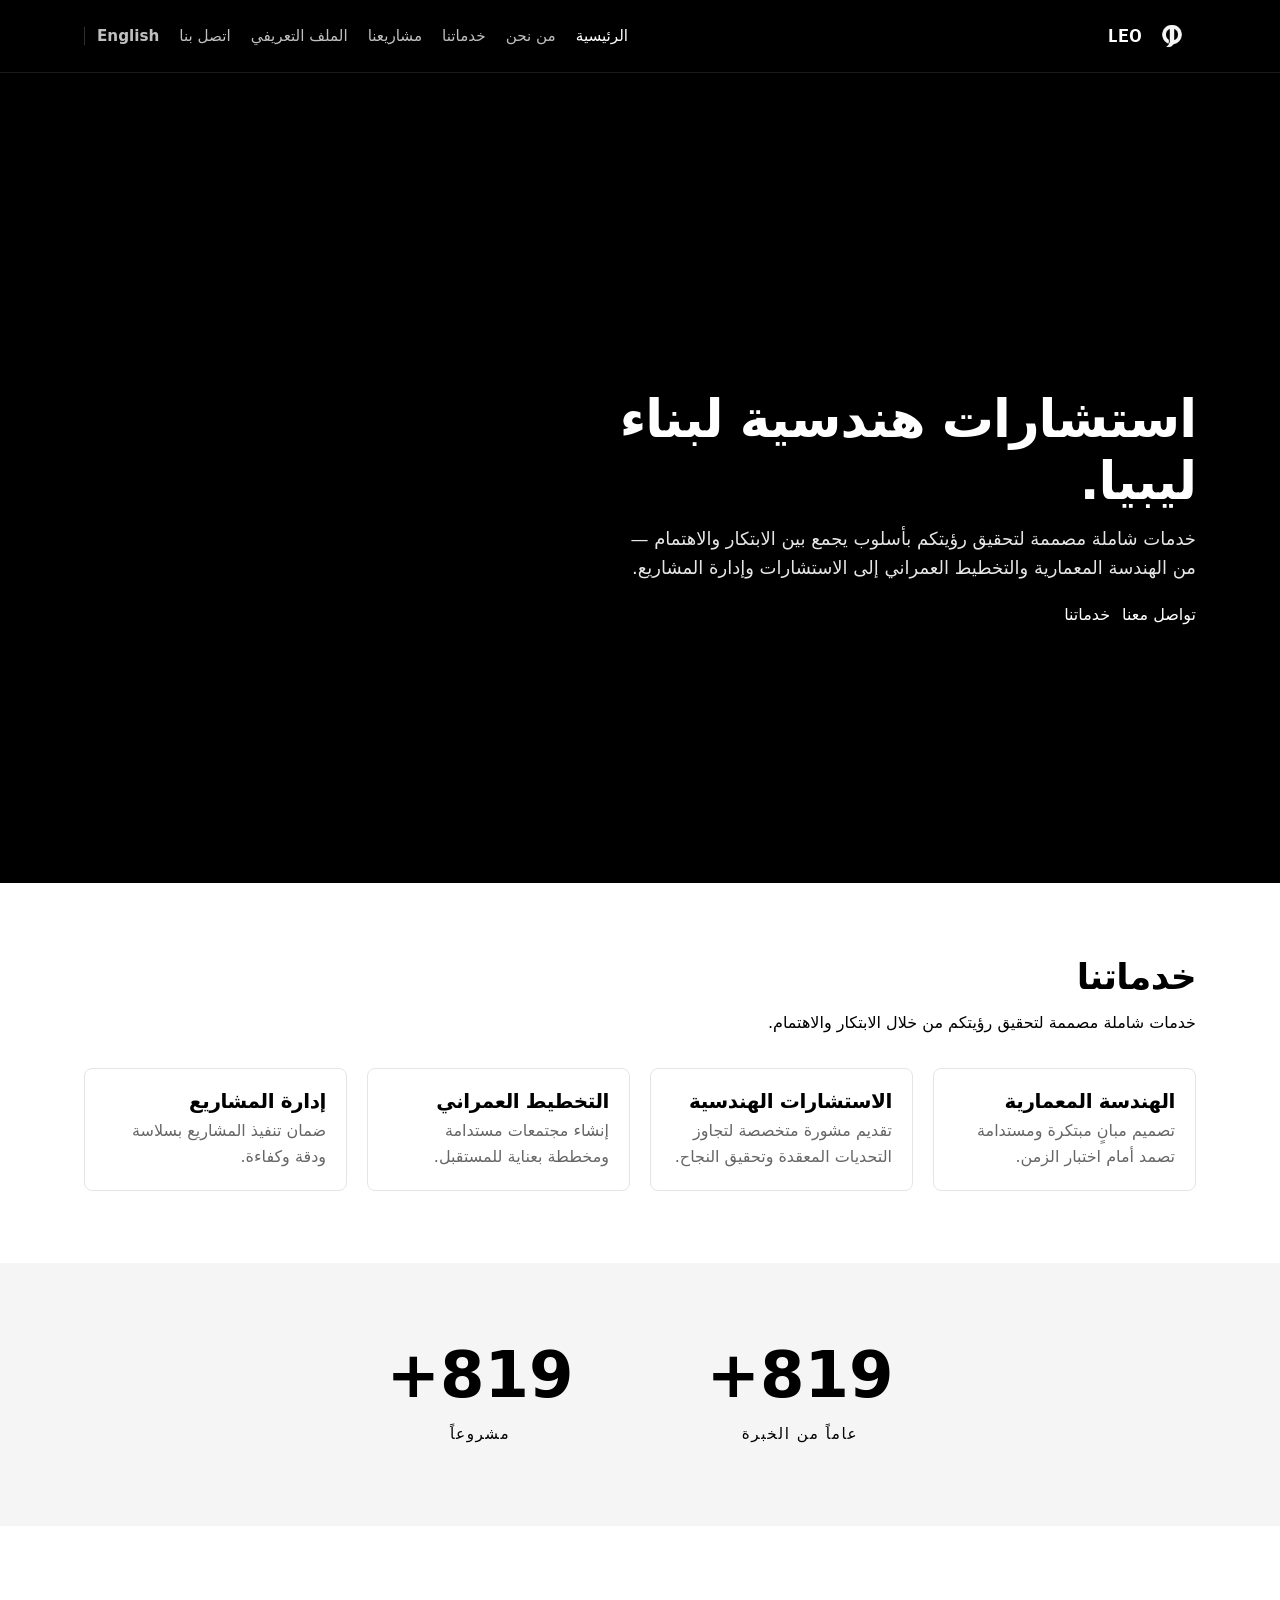
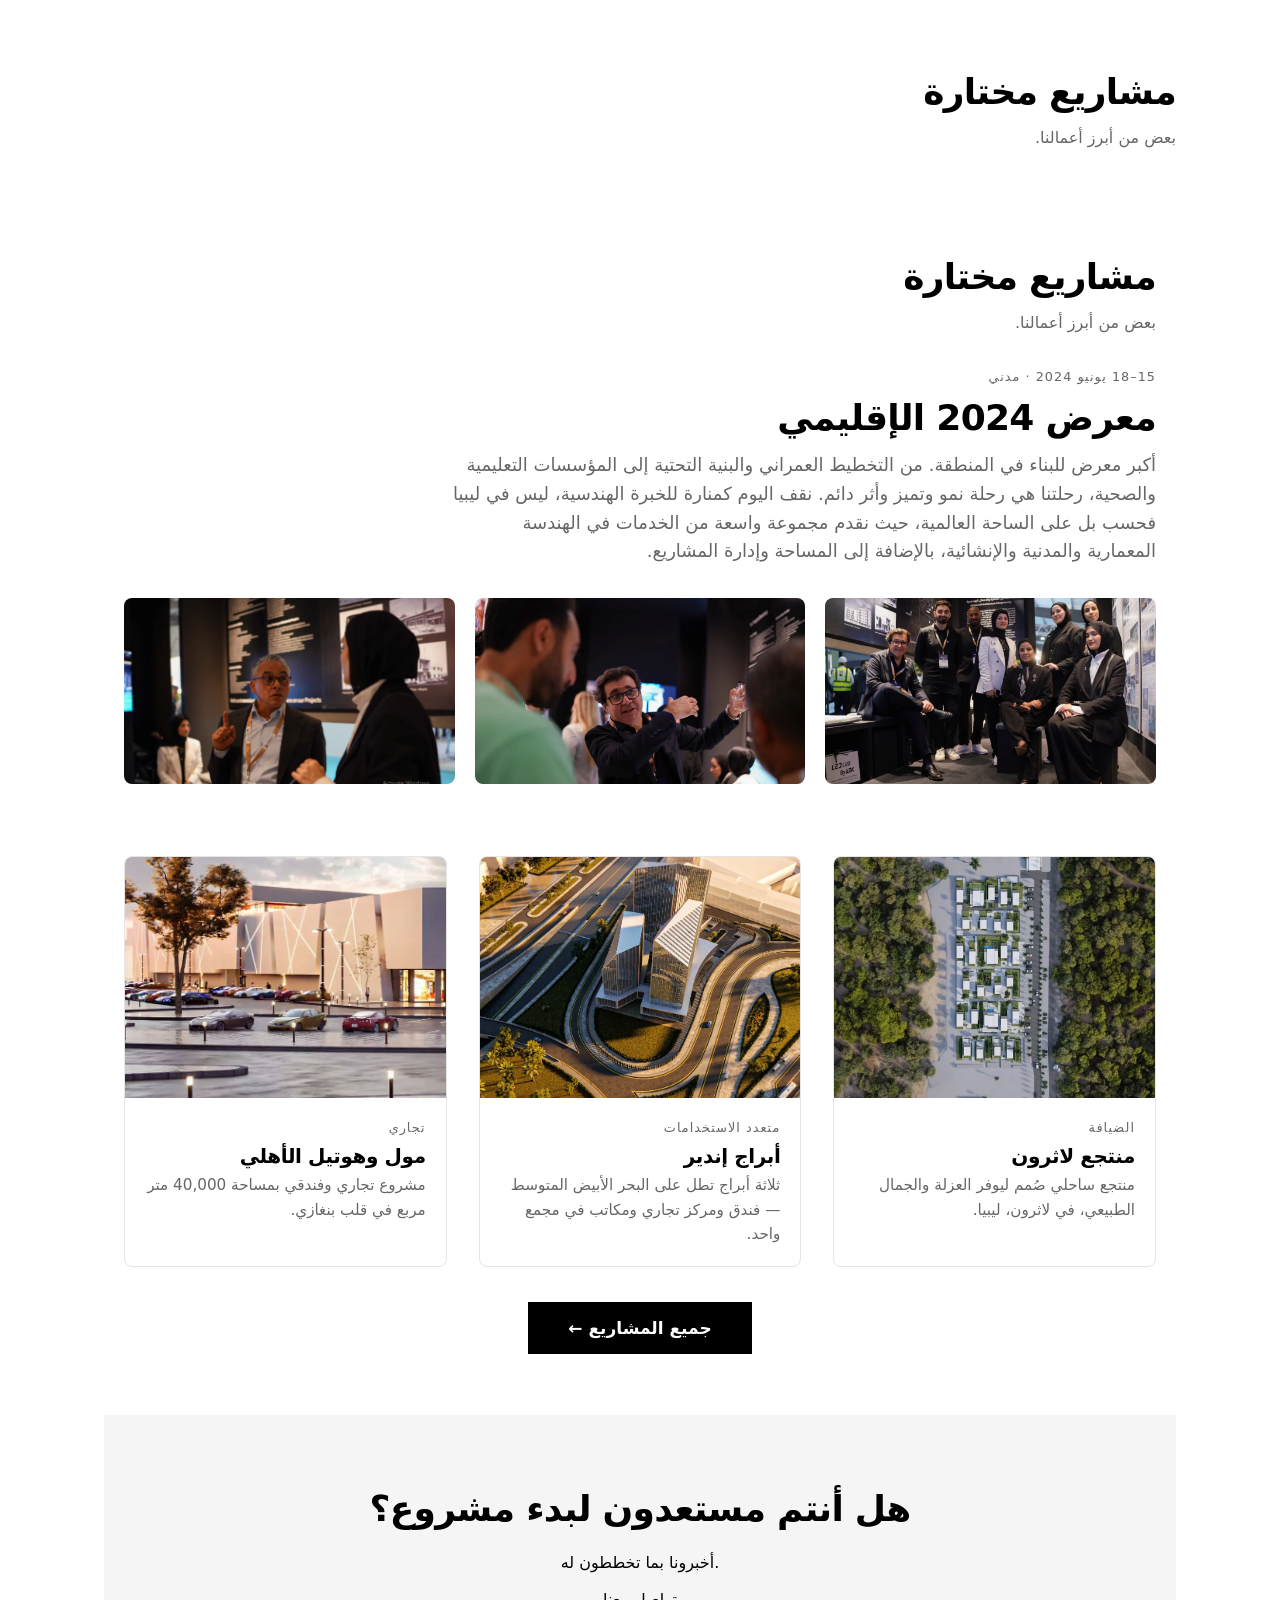
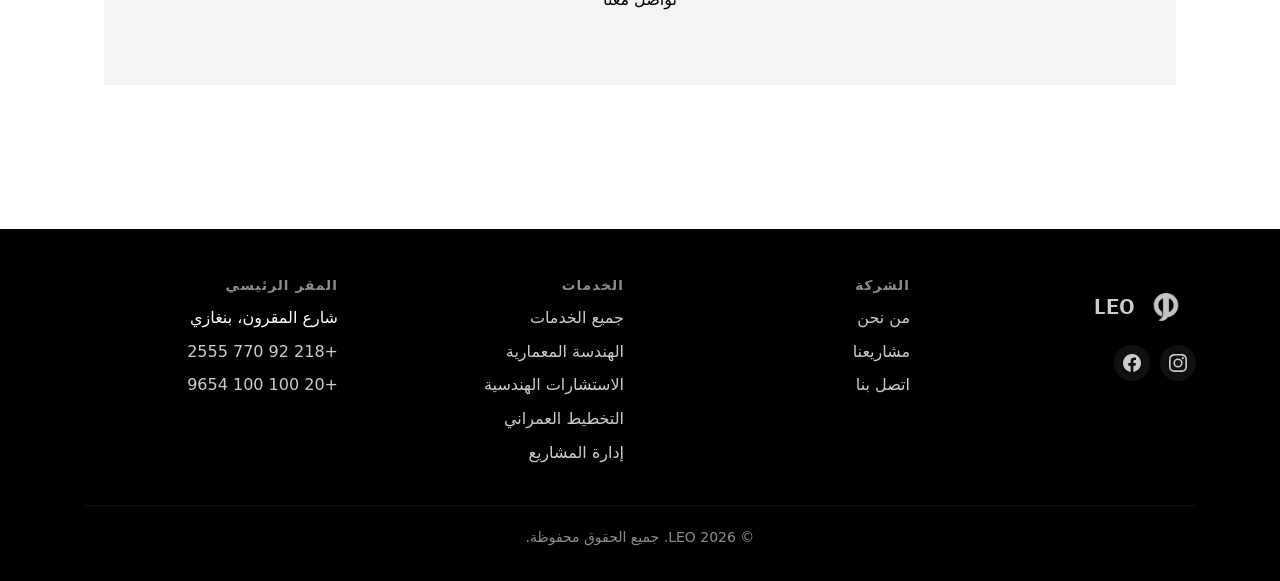
==== commit 2bbc34a3: "Optimize website images for faster loading" ====
--- a/ar/index.html
+++ b/ar/index.html
@@ -36,7 +36,7 @@
   <meta property="og:title" content="LEO — استشارات هندسية في ليبيا">
   <meta property="og:description" content="خدمات الهندسة المعمارية والاستشارات والتخطيط العمراني وإدارة المشاريع في ليبيا.">
   <meta property="og:url" content="https://leoarch.com/ar/">
-  <meta property="og:image" content="https://leoarch.com/assets/og-image.jpg">
+  <meta property="og:image" content="https://leoarch.com/assets/og-image.webp">
   <meta property="og:image:alt" content="مشاريع وخدمات شركة LEO للاستشارات الهندسية">
   <meta property="og:site_name" content="LEO">
 
--- a/css/style.css
+++ b/css/style.css
@@ -1466,4 +1466,26 @@
 /* Archive page — hide filtered-out cards */
 .card.is-hidden {
   display: none;
+}
+/* ============ FOUNDER PHOTO ============ */
+.founder-photo {
+  margin: var(--space-l) auto;
+  border-radius: var(--radius);
+  overflow: hidden;
+  background: var(--color-bg-soft);
+  max-width: 48rem;   /* ~768px — keeps it from stretching full width */
+}
+
+.founder-photo img {
+  width: 100%;
+  height: auto;
+  display: block;
+}
+.founder-caption {
+  text-align: center;
+  font-size: 0.9rem;
+  color: var(--color-text-muted);
+  padding: var(--space-s);
+  margin: 0;
+  font-weight: 600;
 }
